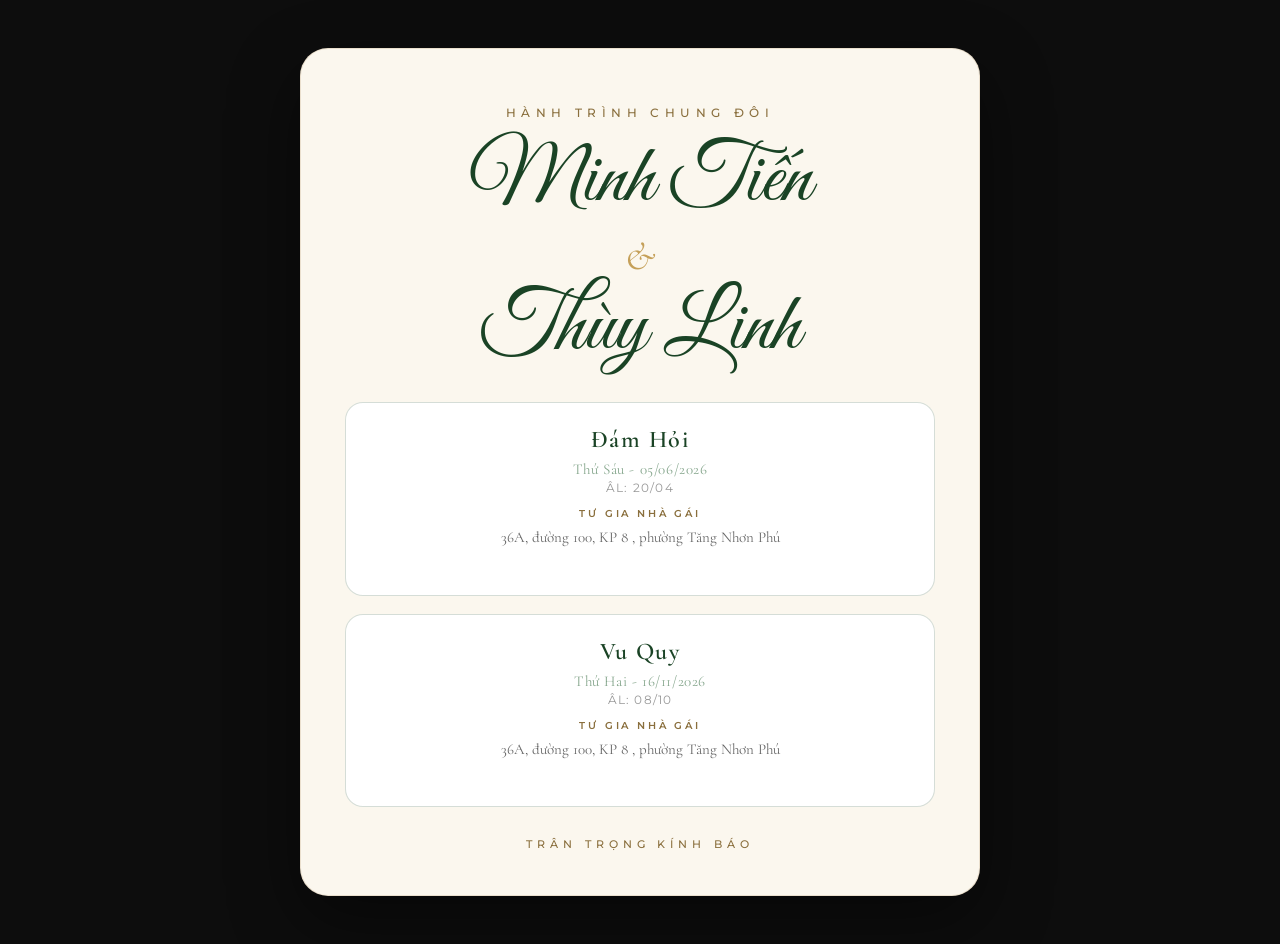
==== index.html @ c865b3b7 "update" ====
<!DOCTYPE html>
<html lang="vi">

<head>
    <meta charset="UTF-8" />
    <meta name="viewport" content="width=device-width, initial-scale=1.0" />
    <title>Thiệp cưới</title>

    <link rel="preconnect" href="https://fonts.googleapis.com">
    <link rel="preconnect" href="https://fonts.gstatic.com" crossorigin>
    <link
        href="https://fonts.googleapis.com/css2?family=Cormorant+Garamond:wght@300;400;500;600&family=Great+Vibes&family=Montserrat:wght@300;400;500;600&display=swap"
        rel="stylesheet">

    <link rel="stylesheet" href="styles.css">
</head>

<body class="landing-body">

    <!-- Dữ liệu dùng chung -->
    <script src="info.js"></script>

    <main class="landing-card">
        <p class="landing-eyebrow" data-bind="title"></p>

        <div class="landing-couple">
            <h1 class="landing-name script" data-bind="groom.name"></h1>
            <div class="landing-amp">&amp;</div>
            <h1 class="landing-name script" data-bind="bride.name"></h1>
        </div>

        <ul class="event-list" data-event-list></ul>

        <p class="landing-footer" data-bind="landing.footer"></p>
    </main>


    <!-- =============================================================
         SCRIPT: render danh sách sự kiện & bind label
         ============================================================= -->
    <script>
        (function () {
            const byPath = (obj, path) =>
                path.split(".").reduce((o, k) => (o == null ? undefined : o[k]), obj);

            document.title = info.pageTitle || document.title;

            /* Bind các text đơn */
            document.querySelectorAll("[data-bind]").forEach((el) => {
                const v = byPath(info, el.dataset.bind);
                if (v !== undefined && v !== null) el.textContent = String(v);
            });

            /* Render danh sách event */
            const list = document.querySelector("[data-event-list]");
            if (list && Array.isArray(info.events)) {
                list.innerHTML = info.events.map((ev, idx) => `
                    <li class="event-card-wrap" style="animation-delay:${0.2 + idx * 0.15}s">
                        <a class="event-card" href="thiep.html?event=${encodeURIComponent(ev.id)}">
                            <h2 class="event-name">${ev.name}</h2>
                            <p class="event-date">${ev.date || ""}</p>
                            <p class="event-date-al">${ev.date_al || ""}</p>
                            <p class="event-venue">${ev.venue || ""}</p>
                            <p class="event-address">${ev.address || ""}</p>
                            <span class="event-cta">Xem thiệp &rarr;</span>
                        </a>
                    </li>
                `).join("");
            }
        })();
    </script>

</body>

</html>
---- styles.css ----
/* =========================================================
   RESET & BASE
   ========================================================= */
* {
    box-sizing: border-box;
    margin: 0;
    padding: 0;
}

html,
body {
    min-height: 100%;
}

body {
    font-family: "Montserrat", "Helvetica Neue", Arial, sans-serif;
    color: #555;
    background: #0d0d0d url("assets/bg.png") center center / cover no-repeat fixed;
    min-height: 100vh;
    padding: 48px 24px;
    display: flex;
    align-items: center;
    justify-content: center;
}

/* =========================================================
   LAYOUT - 3 CARD
   ========================================================= */
.invitation {
    width: 100%;
    max-width: 1180px;
    display: grid;
    grid-template-columns: repeat(3, 1fr);
    gap: 32px;
}

.card {
    position: relative;
    background: #fbf7ee;
    padding: 56px 36px;
    min-height: 720px;
    display: flex;
    flex-direction: column;
    justify-content: center;
    align-items: center;
    text-align: center;
    color: #555;
    box-shadow: 0 20px 60px rgba(0, 0, 0, 0.35);
    border: 1px solid rgba(184, 153, 104, 0.25);
    transition: transform 0.5s ease, box-shadow 0.5s ease;
    opacity: 0;
    transform: translateY(24px);
    animation: fadeUp 1.2s ease forwards;
}

.card:nth-child(1) {
    animation-delay: 0.1s;
}

.card:nth-child(2) {
    animation-delay: 0.35s;
}

.card:nth-child(3) {
    animation-delay: 0.6s;
}

.card:hover {
    transform: translateY(-10px);
    box-shadow: 0 30px 80px rgba(0, 0, 0, 0.45);
}

.card::before {
    content: "";
    position: absolute;
    inset: 14px;
    border: 1px solid rgba(184, 153, 104, 0.4);
    pointer-events: none;
}

/* =========================================================
   TYPOGRAPHY
   ========================================================= */
.eyebrow {
    font-family: "Montserrat", sans-serif;
    font-size: 12px;
    font-weight: 500;
    letter-spacing: 0.45em;
    text-transform: uppercase;
    color: #8a6f3d;
}

.title {
    font-family: "Cormorant Garamond", "Times New Roman", serif;
    font-weight: 400;
    letter-spacing: 0.3em;
    text-transform: uppercase;
    color: #444;
}

.script {
    font-family: "Great Vibes", cursive;
    color: #3d3d3d;
    font-weight: 400;
    line-height: 1.1;
}

.muted {
    color: #888;
}

/* =========================================================
   DIVIDER
   ========================================================= */
.divider {
    width: 70%;
    height: 1px;
    background: rgba(184, 153, 104, 0.5);
    margin: 20px auto;
}

.divider-ornate {
    display: flex;
    align-items: center;
    justify-content: center;
    gap: 12px;
    margin: 22px auto;
    width: 80%;
}

.divider-ornate::before,
.divider-ornate::after {
    content: "";
    flex: 1;
    height: 1px;
    background: rgba(184, 153, 104, 0.5);
}

.divider-ornate span {
    color: #b89968;
    font-size: 10px;
    letter-spacing: 0.4em;
}

/* =========================================================
   CARD 1 — SAVE THE DATE
   ========================================================= */
.card--save .save-title {
    font-size: 26px;
    letter-spacing: 0.5em;
    margin-left: 0.5em;
}

.card--save .save-date {
    margin-top: 18px;
    font-family: "Cormorant Garamond", serif;
    font-size: 14px;
    letter-spacing: 0.35em;
    text-transform: uppercase;
    color: #8a6f3d;
}

.card--save .couple {
    margin: 34px 0 10px;
}

.card--save .couple .name {
    font-size: 78px;
    display: block;
}

.card--save .couple .amp {
    font-family: "Cormorant Garamond", serif;
    font-style: italic;
    font-size: 36px;
    color: #b89968;
    display: block;
    margin: 4px 0;
}

.card--save .invite-note {
    font-family: "Cormorant Garamond", serif;
    font-style: italic;
    font-size: 20px;
    color: #666;
    margin-top: 28px;
}

/* =========================================================
   CARD 2 — THÔNG TIN CHÍNH
   ========================================================= */
.families {
    display: grid;
    grid-template-columns: 1fr 1px 1fr;
    gap: 18px;
    width: 100%;
    align-items: start;
    margin-bottom: 10px;
}

.families .family {
    font-family: "Cormorant Garamond", serif;
    color: #555;
    font-size: 14px;
    line-height: 1.7;
}

.families .family .role {
    font-family: "Montserrat", sans-serif;
    font-size: 10px;
    letter-spacing: 0.35em;
    text-transform: uppercase;
    color: #8a6f3d;
    margin-bottom: 8px;
}

.families .family .parent-name {
    font-size: 16px;
    color: #444;
}

.families .vline {
    width: 1px;
    background: rgba(184, 153, 104, 0.45);
    justify-self: center;
    align-self: stretch;
}

.card--main .main-title {
    font-family: "Cormorant Garamond", serif;
    font-weight: 400;
    font-size: 18px;
    letter-spacing: 0.3em;
    text-transform: uppercase;
    color: #444;
}

.card--main .couple-main .name {
    font-size: 62px;
    display: block;
    line-height: 1;
}

.card--main .couple-main .amp {
    font-family: "Cormorant Garamond", serif;
    font-style: italic;
    font-size: 28px;
    color: #b89968;
    display: block;
    margin: 2px 0;
}

.date-block {
    display: grid;
    grid-template-columns: 1fr auto 1fr;
    align-items: center;
    gap: 18px;
    margin: 6px auto 0;
}

.date-block .side {
    font-family: "Cormorant Garamond", serif;
    font-size: 15px;
    letter-spacing: 0.25em;
    text-transform: uppercase;
    color: #666;
}

.date-block .side small {
    display: block;
    font-size: 11px;
    letter-spacing: 0.3em;
    color: #999;
    margin-top: 4px;
}

.date-block .day-big {
    font-family: "Cormorant Garamond", serif;
    font-weight: 500;
    font-size: 68px;
    line-height: 1;
    color: #3d3d3d;
    padding: 0 14px;
    border-left: 1px solid rgba(184, 153, 104, 0.5);
    border-right: 1px solid rgba(184, 153, 104, 0.5);
}

.weekday {
    font-family: "Montserrat", sans-serif;
    font-size: 11px;
    letter-spacing: 0.4em;
    text-transform: uppercase;
    color: #8a6f3d;
}

.venue {
    font-family: "Cormorant Garamond", serif;
    font-size: 15px;
    line-height: 1.6;
    color: #555;
}

.venue strong {
    font-weight: 500;
    color: #3d3d3d;
    letter-spacing: 0.08em;
}

/* =========================================================
   CARD 3 — TIỆC CƯỚI
   ========================================================= */
.card--party .welcome {
    font-family: "Cormorant Garamond", serif;
    font-style: italic;
    font-size: 22px;
    color: #666;
}

.card--party .venue-name {
    font-family: "Cormorant Garamond", serif;
    font-size: 30px;
    font-weight: 500;
    letter-spacing: 0.15em;
    text-transform: uppercase;
    color: #3d3d3d;
    line-height: 1.2;
}

.card--party .venue-address {
    font-family: "Cormorant Garamond", serif;
    font-size: 14px;
    color: #777;
    line-height: 1.6;
    max-width: 80%;
    margin: 0 auto;
}

.card--party .closing {
    font-family: "Cormorant Garamond", serif;
    font-style: italic;
    font-size: 16px;
    color: #777;
    line-height: 1.7;
    max-width: 85%;
    margin: 0 auto;
}

/* =========================================================
   SPACERS
   ========================================================= */
.spacer-sm {
    height: 14px;
}

.spacer-md {
    height: 24px;
}

.spacer-lg {
    height: 36px;
}

/* =========================================================
   ANIMATION
   ========================================================= */
@keyframes fadeUp {
    from {
        opacity: 0;
        transform: translateY(24px);
    }

    to {
        opacity: 1;
        transform: translateY(0);
    }
}

/* =========================================================
   BACK LINK (trang chi tiết)
   ========================================================= */
.back-link {
    position: fixed;
    top: 20px;
    left: 22px;
    z-index: 10;
    font-family: "Montserrat", sans-serif;
    font-size: 11px;
    letter-spacing: 0.35em;
    text-transform: uppercase;
    color: #fbf7ee;
    text-decoration: none;
    padding: 10px 18px;
    border: 1px solid rgba(251, 247, 238, 0.35);
    border-radius: 999px;
    background: rgba(0, 0, 0, 0.25);
    backdrop-filter: blur(6px);
    transition: all 0.3s ease;
}

.back-link:hover {
    background: rgba(251, 247, 238, 0.15);
    border-color: rgba(251, 247, 238, 0.7);
}

/* =========================================================
   LANDING PAGE — index.html
   ========================================================= */
.landing-card {
    width: 100%;
    max-width: 680px;
    background: #fbf7ee;
    border-radius: 28px;
    padding: 56px 44px 44px;
    box-shadow: 0 25px 70px rgba(0, 0, 0, 0.45);
    border: 1px solid rgba(184, 153, 104, 0.25);
    text-align: center;
    position: relative;
    opacity: 0;
    transform: translateY(24px);
    animation: fadeUp 1.1s ease forwards;
}

.landing-eyebrow {
    font-family: "Montserrat", sans-serif;
    font-size: 12px;
    font-weight: 500;
    letter-spacing: 0.45em;
    text-transform: uppercase;
    color: #8a6f3d;
    margin-bottom: 18px;
}

.landing-couple {
    margin: 10px 0 28px;
}

.landing-name {
    font-family: "Great Vibes", cursive;
    font-size: 84px;
    color: #1a4325;
    font-weight: 400;
    line-height: 1.05;
}

.landing-amp {
    font-family: "Cormorant Garamond", serif;
    font-style: italic;
    font-size: 40px;
    color: #c5a059;
    margin: 6px 0;
}

.event-list {
    list-style: none;
    display: grid;
    gap: 18px;
    margin: 22px 0 30px;
}

.event-card-wrap {
    opacity: 0;
    transform: translateY(18px);
    animation: fadeUp 0.9s ease forwards;
}

.event-card {
    display: block;
    text-decoration: none;
    background: #ffffff;
    border: 1px solid rgba(26, 67, 37, 0.18);
    border-radius: 18px;
    padding: 22px 26px;
    color: #555;
    text-align: center;
    position: relative;
    overflow: hidden;
    transition: transform 0.35s ease, box-shadow 0.35s ease, border-color 0.35s ease;
}

.event-card::after {
    content: "";
    position: absolute;
    inset: 0;
    background: linear-gradient(120deg, transparent 0%, rgba(197, 160, 89, 0.08) 50%, transparent 100%);
    opacity: 0;
    transition: opacity 0.4s ease;
    pointer-events: none;
}

.event-card:hover {
    transform: translateY(-4px);
    box-shadow: 0 14px 32px rgba(0, 0, 0, 0.18);
    border-color: rgba(197, 160, 89, 0.6);
}

.event-card:hover::after {
    opacity: 1;
}

.event-name {
    font-family: "Cormorant Garamond", serif;
    font-weight: 600;
    font-size: 24px;
    letter-spacing: 0.06em;
    color: #1a4325;
    margin-bottom: 6px;
}

.event-date {
    font-family: "Cormorant Garamond", serif;
    font-size: 15px;
    color: #84a58b;
    letter-spacing: 0.04em;
}

.event-date-al {
    font-family: "Montserrat", sans-serif;
    font-size: 12px;
    color: #999;
    letter-spacing: 0.1em;
    margin-top: 2px;
}

.event-venue {
    margin-top: 12px;
    font-family: "Montserrat", sans-serif;
    font-size: 10px;
    font-weight: 600;
    letter-spacing: 0.28em;
    text-transform: uppercase;
    color: #8a6f3d;
}

.event-address {
    margin-top: 6px;
    font-family: "Cormorant Garamond", serif;
    font-size: 15px;
    line-height: 1.5;
    color: #666;
}

.event-cta {
    display: inline-block;
    margin-top: 10px;
    font-family: "Montserrat", sans-serif;
    font-size: 10px;
    letter-spacing: 0.35em;
    text-transform: uppercase;
    color: #c5a059;
    opacity: 0;
    transform: translateY(6px);
    transition: opacity 0.35s ease, transform 0.35s ease;
}

.event-card:hover .event-cta {
    opacity: 1;
    transform: translateY(0);
}

.landing-footer {
    font-family: "Montserrat", sans-serif;
    font-size: 11px;
    font-weight: 500;
    letter-spacing: 0.45em;
    text-transform: uppercase;
    color: #8a6f3d;
    margin-top: 12px;
}

/* =========================================================
   RESPONSIVE
   ========================================================= */
@media (max-width: 960px) {
    body {
        padding: 28px 16px;
        background-attachment: scroll;
    }

    .invitation {
        grid-template-columns: 1fr;
        max-width: 460px;
        gap: 24px;
    }

    .card {
        min-height: auto;
        padding: 48px 28px;
    }

    .card--save .couple .name {
        font-size: 64px;
    }

    .card--main .couple-main .name {
        font-size: 54px;
    }

    .date-block .day-big {
        font-size: 58px;
    }

    .landing-card {
        padding: 44px 26px 30px;
        border-radius: 22px;
    }

    .landing-name {
        font-size: 64px;
    }

    .landing-amp {
        font-size: 32px;
    }

    .back-link {
        top: 12px;
        left: 12px;
        padding: 8px 14px;
        font-size: 10px;
    }
}
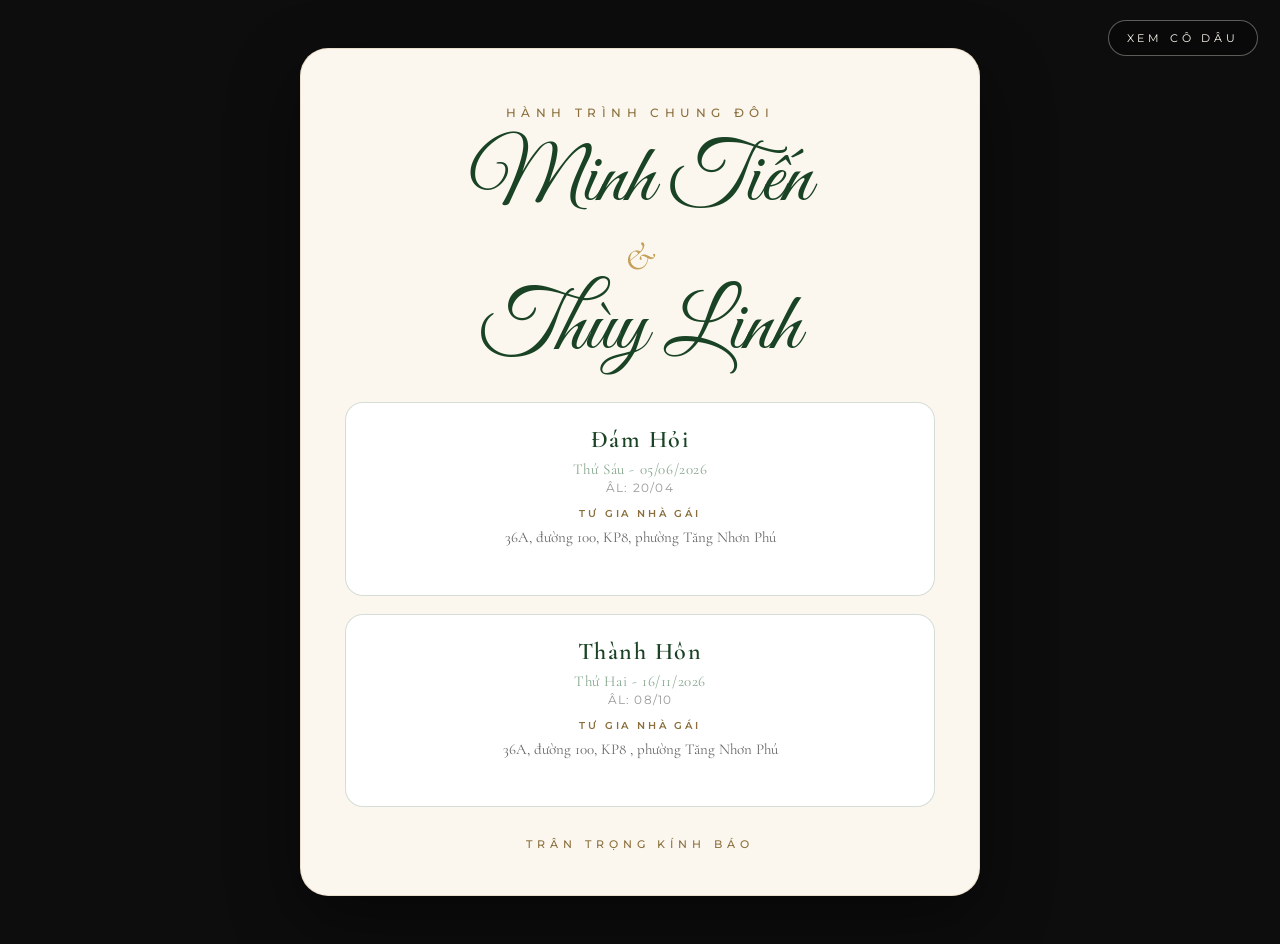
==== commit 6c1192e9: "fix" ====
--- a/index.html
+++ b/index.html
@@ -19,6 +19,7 @@
 
     <!-- Dữ liệu dùng chung -->
     <script src="info.js"></script>
+    <a href="#" class="side-switch" data-side-toggle aria-label="Chuyển phía hiển thị"></a>
 
     <main class="landing-card">
         <p class="landing-eyebrow" data-bind="title"></p>
@@ -40,10 +41,36 @@
          ============================================================= -->
     <script>
         (function () {
+            const params = new URLSearchParams(location.search);
             const byPath = (obj, path) =>
                 path.split(".").reduce((o, k) => (o == null ? undefined : o[k]), obj);
+            const defaultSide = info.defaultSide === "bride" ? "bride" : "groom";
+            const currentSide = params.get("side") === "bride"
+                ? "bride"
+                : (params.get("side") === "groom" ? "groom" : defaultSide);
+            const nextSide = currentSide === "groom" ? "bride" : "groom";
+            const getEventName = (event) =>
+                (event.nameBySide && event.nameBySide[currentSide]) || event.name || "";
+            const buildUrl = (path, updates = {}) => {
+                const nextParams = new URLSearchParams(location.search);
+                Object.entries(updates).forEach(([key, value]) => {
+                    if (value == null || value === "") nextParams.delete(key);
+                    else nextParams.set(key, value);
+                });
+                const query = nextParams.toString();
+                return query ? `${path}?${query}` : path;
+            };
 
             document.title = info.pageTitle || document.title;
+
+            const switchLink = document.querySelector("[data-side-toggle]");
+            if (switchLink) {
+                switchLink.href = buildUrl("index.html", { side: nextSide, event: null });
+                switchLink.textContent = nextSide === "groom" ? "Xem chú rể" : "Xem cô dâu";
+                switchLink.title = currentSide === "groom"
+                    ? "Đang xem phía chú rể"
+                    : "Đang xem phía cô dâu";
+            }
 
             /* Bind các text đơn */
             document.querySelectorAll("[data-bind]").forEach((el) => {
@@ -56,8 +83,8 @@
             if (list && Array.isArray(info.events)) {
                 list.innerHTML = info.events.map((ev, idx) => `
                     <li class="event-card-wrap" style="animation-delay:${0.2 + idx * 0.15}s">
-                        <a class="event-card" href="thiep.html?event=${encodeURIComponent(ev.id)}">
-                            <h2 class="event-name">${ev.name}</h2>
+                        <a class="event-card" href="${buildUrl("thiep.html", { event: ev.id, side: currentSide })}">
+                            <h2 class="event-name">${getEventName(ev)}</h2>
                             <p class="event-date">${ev.date || ""}</p>
                             <p class="event-date-al">${ev.date_al || ""}</p>
                             <p class="event-venue">${ev.venue || ""}</p>
--- a/styles.css
+++ b/styles.css
@@ -215,7 +215,7 @@
 }
 
 .families .family .parent-name {
-    font-size: 16px;
+    font-size: 15px;
     color: #444;
 }
 
@@ -378,10 +378,10 @@
 /* =========================================================
    BACK LINK (trang chi tiết)
    ========================================================= */
-.back-link {
+.back-link,
+.side-switch {
     position: fixed;
     top: 20px;
-    left: 22px;
     z-index: 10;
     font-family: "Montserrat", sans-serif;
     font-size: 11px;
@@ -397,7 +397,16 @@
     transition: all 0.3s ease;
 }
 
-.back-link:hover {
+.back-link {
+    left: 22px;
+}
+
+.side-switch {
+    right: 22px;
+}
+
+.back-link:hover,
+.side-switch:hover {
     background: rgba(251, 247, 238, 0.15);
     border-color: rgba(251, 247, 238, 0.7);
 }
@@ -612,10 +621,18 @@
         font-size: 32px;
     }
 
-    .back-link {
+    .back-link,
+    .side-switch {
         top: 12px;
-        left: 12px;
         padding: 8px 14px;
         font-size: 10px;
     }
-}
+
+    .back-link {
+        left: 12px;
+    }
+
+    .side-switch {
+        right: 12px;
+    }
+}
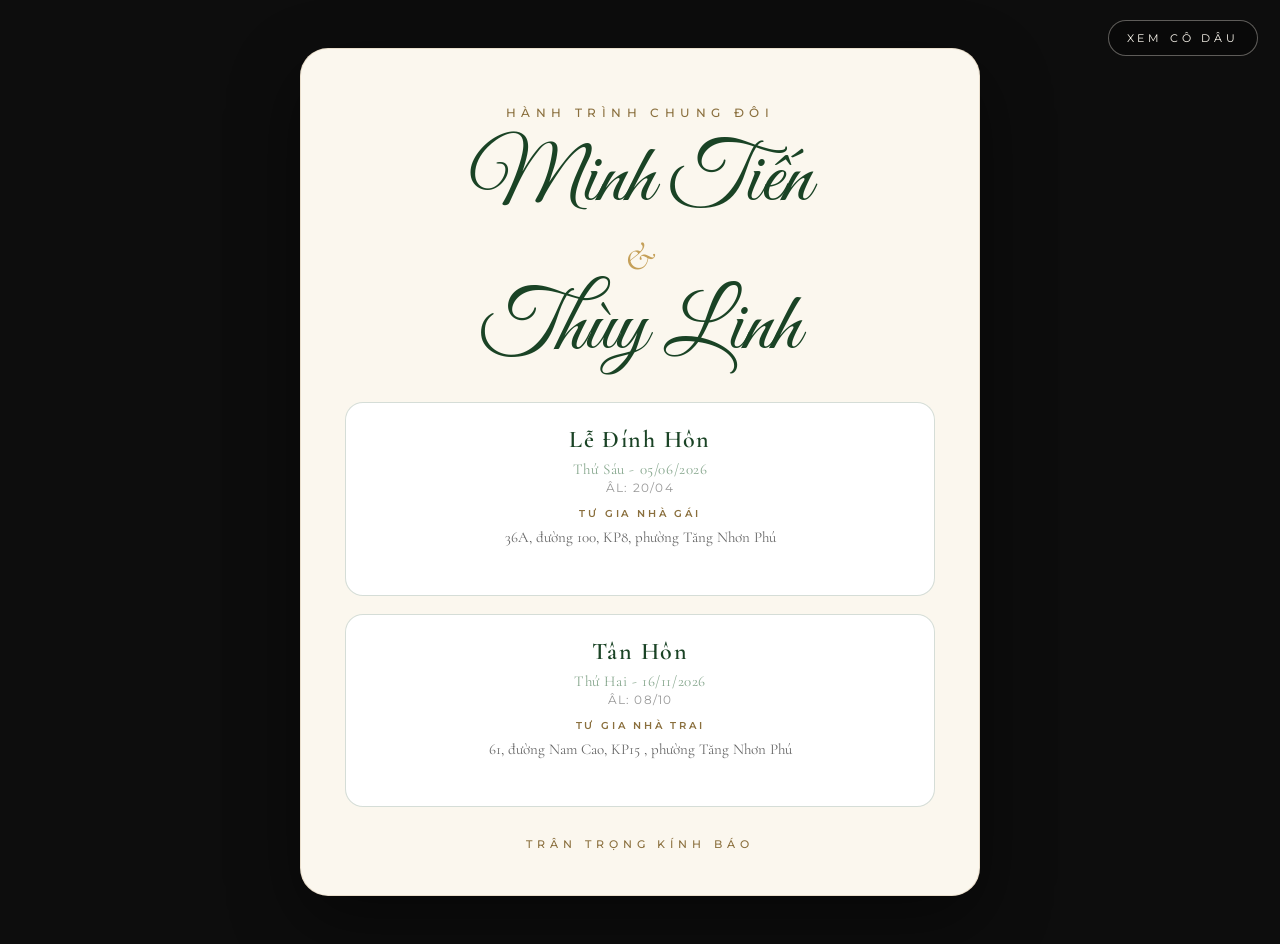
==== commit 05ad0d91: "fix title" ====
--- a/index.html
+++ b/index.html
@@ -5,12 +5,6 @@
     <meta charset="UTF-8" />
     <meta name="viewport" content="width=device-width, initial-scale=1.0" />
     <title>Thiệp cưới</title>
-
-    <link rel="preconnect" href="https://fonts.googleapis.com">
-    <link rel="preconnect" href="https://fonts.gstatic.com" crossorigin>
-    <link
-        href="https://fonts.googleapis.com/css2?family=Cormorant+Garamond:wght@300;400;500;600&family=Great+Vibes&family=Montserrat:wght@300;400;500;600&display=swap"
-        rel="stylesheet">
 
     <link rel="stylesheet" href="styles.css">
 </head>
@@ -49,8 +43,19 @@
                 ? "bride"
                 : (params.get("side") === "groom" ? "groom" : defaultSide);
             const nextSide = currentSide === "groom" ? "bride" : "groom";
-            const getEventName = (event) =>
-                (event.nameBySide && event.nameBySide[currentSide]) || event.name || "";
+            const getSideDetails = (event) =>
+                (event.detailsBySide && event.detailsBySide[currentSide]) || {};
+            const getEventValue = (event, key) => {
+                const sideDetails = getSideDetails(event);
+                return sideDetails[key] ?? event[key] ?? "";
+            };
+            const getEventName = (event) => {
+                const sideDetails = getSideDetails(event);
+                return sideDetails.name
+                    || (event.nameBySide && event.nameBySide[currentSide])
+                    || event.name
+                    || "";
+            };
             const buildUrl = (path, updates = {}) => {
                 const nextParams = new URLSearchParams(location.search);
                 Object.entries(updates).forEach(([key, value]) => {
@@ -85,10 +90,10 @@
                     <li class="event-card-wrap" style="animation-delay:${0.2 + idx * 0.15}s">
                         <a class="event-card" href="${buildUrl("thiep.html", { event: ev.id, side: currentSide })}">
                             <h2 class="event-name">${getEventName(ev)}</h2>
-                            <p class="event-date">${ev.date || ""}</p>
-                            <p class="event-date-al">${ev.date_al || ""}</p>
-                            <p class="event-venue">${ev.venue || ""}</p>
-                            <p class="event-address">${ev.address || ""}</p>
+                            <p class="event-date">${getEventValue(ev, "date")}</p>
+                            <p class="event-date-al">${getEventValue(ev, "date_al")}</p>
+                            <p class="event-venue">${getEventValue(ev, "venue")}</p>
+                            <p class="event-address">${getEventValue(ev, "address")}</p>
                             <span class="event-cta">Xem thiệp &rarr;</span>
                         </a>
                     </li>
--- a/styles.css
+++ b/styles.css
@@ -1,3 +1,16 @@
+@import url("https://fonts.googleapis.com/css2?family=Cormorant+Garamond:wght@300;400;500;600&family=Great+Vibes&family=Montserrat:wght@300;400;500;600&display=swap");
+
+/* =========================================================
+   FONT SETTINGS
+   Doi font tai day de ap dung cho toan bo thiep.
+   Neu dung font Google moi, doi luon dong @import phia tren.
+   ========================================================= */
+:root {
+    --font-body: "Montserrat", "Helvetica Neue", Arial, sans-serif;
+    --font-serif: "Cormorant Garamond", "Times New Roman", serif;
+    --font-script: "Great Vibes", cursive;
+}
+
 /* =========================================================
    RESET & BASE
    ========================================================= */
@@ -13,7 +26,7 @@
 }
 
 body {
-    font-family: "Montserrat", "Helvetica Neue", Arial, sans-serif;
+    font-family: var(--font-body);
     color: #555;
     background: #0d0d0d url("assets/bg.png") center center / cover no-repeat fixed;
     min-height: 100vh;
@@ -82,7 +95,7 @@
    TYPOGRAPHY
    ========================================================= */
 .eyebrow {
-    font-family: "Montserrat", sans-serif;
+    font-family: var(--font-body);
     font-size: 12px;
     font-weight: 500;
     letter-spacing: 0.45em;
@@ -91,7 +104,7 @@
 }
 
 .title {
-    font-family: "Cormorant Garamond", "Times New Roman", serif;
+    font-family: var(--font-serif);
     font-weight: 400;
     letter-spacing: 0.3em;
     text-transform: uppercase;
@@ -99,7 +112,7 @@
 }
 
 .script {
-    font-family: "Great Vibes", cursive;
+    font-family: var(--font-script);
     color: #3d3d3d;
     font-weight: 400;
     line-height: 1.1;
@@ -153,7 +166,7 @@
 
 .card--save .save-date {
     margin-top: 18px;
-    font-family: "Cormorant Garamond", serif;
+    font-family: var(--font-serif);
     font-size: 14px;
     letter-spacing: 0.35em;
     text-transform: uppercase;
@@ -170,7 +183,7 @@
 }
 
 .card--save .couple .amp {
-    font-family: "Cormorant Garamond", serif;
+    font-family: var(--font-serif);
     font-style: italic;
     font-size: 36px;
     color: #b89968;
@@ -179,7 +192,7 @@
 }
 
 .card--save .invite-note {
-    font-family: "Cormorant Garamond", serif;
+    font-family: var(--font-serif);
     font-style: italic;
     font-size: 20px;
     color: #666;
@@ -199,14 +212,14 @@
 }
 
 .families .family {
-    font-family: "Cormorant Garamond", serif;
+    font-family: var(--font-serif);
     color: #555;
     font-size: 14px;
     line-height: 1.7;
 }
 
 .families .family .role {
-    font-family: "Montserrat", sans-serif;
+    font-family: var(--font-body);
     font-size: 10px;
     letter-spacing: 0.35em;
     text-transform: uppercase;
@@ -227,7 +240,7 @@
 }
 
 .card--main .main-title {
-    font-family: "Cormorant Garamond", serif;
+    font-family: var(--font-serif);
     font-weight: 400;
     font-size: 18px;
     letter-spacing: 0.3em;
@@ -242,7 +255,7 @@
 }
 
 .card--main .couple-main .amp {
-    font-family: "Cormorant Garamond", serif;
+    font-family: var(--font-serif);
     font-style: italic;
     font-size: 28px;
     color: #b89968;
@@ -259,7 +272,7 @@
 }
 
 .date-block .side {
-    font-family: "Cormorant Garamond", serif;
+    font-family: var(--font-serif);
     font-size: 15px;
     letter-spacing: 0.25em;
     text-transform: uppercase;
@@ -275,7 +288,7 @@
 }
 
 .date-block .day-big {
-    font-family: "Cormorant Garamond", serif;
+    font-family: var(--font-serif);
     font-weight: 500;
     font-size: 68px;
     line-height: 1;
@@ -286,7 +299,7 @@
 }
 
 .weekday {
-    font-family: "Montserrat", sans-serif;
+    font-family: var(--font-body);
     font-size: 11px;
     letter-spacing: 0.4em;
     text-transform: uppercase;
@@ -294,7 +307,7 @@
 }
 
 .venue {
-    font-family: "Cormorant Garamond", serif;
+    font-family: var(--font-serif);
     font-size: 15px;
     line-height: 1.6;
     color: #555;
@@ -310,14 +323,14 @@
    CARD 3 — TIỆC CƯỚI
    ========================================================= */
 .card--party .welcome {
-    font-family: "Cormorant Garamond", serif;
+    font-family: var(--font-serif);
     font-style: italic;
     font-size: 22px;
     color: #666;
 }
 
 .card--party .venue-name {
-    font-family: "Cormorant Garamond", serif;
+    font-family: var(--font-serif);
     font-size: 30px;
     font-weight: 500;
     letter-spacing: 0.15em;
@@ -327,7 +340,7 @@
 }
 
 .card--party .venue-address {
-    font-family: "Cormorant Garamond", serif;
+    font-family: var(--font-serif);
     font-size: 14px;
     color: #777;
     line-height: 1.6;
@@ -336,7 +349,7 @@
 }
 
 .card--party .closing {
-    font-family: "Cormorant Garamond", serif;
+    font-family: var(--font-serif);
     font-style: italic;
     font-size: 16px;
     color: #777;
@@ -383,7 +396,7 @@
     position: fixed;
     top: 20px;
     z-index: 10;
-    font-family: "Montserrat", sans-serif;
+    font-family: var(--font-body);
     font-size: 11px;
     letter-spacing: 0.35em;
     text-transform: uppercase;
@@ -430,7 +443,7 @@
 }
 
 .landing-eyebrow {
-    font-family: "Montserrat", sans-serif;
+    font-family: var(--font-body);
     font-size: 12px;
     font-weight: 500;
     letter-spacing: 0.45em;
@@ -444,7 +457,7 @@
 }
 
 .landing-name {
-    font-family: "Great Vibes", cursive;
+    font-family: var(--font-script);
     font-size: 84px;
     color: #1a4325;
     font-weight: 400;
@@ -452,7 +465,7 @@
 }
 
 .landing-amp {
-    font-family: "Cormorant Garamond", serif;
+    font-family: var(--font-serif);
     font-style: italic;
     font-size: 40px;
     color: #c5a059;
@@ -507,7 +520,7 @@
 }
 
 .event-name {
-    font-family: "Cormorant Garamond", serif;
+    font-family: var(--font-serif);
     font-weight: 600;
     font-size: 24px;
     letter-spacing: 0.06em;
@@ -516,14 +529,14 @@
 }
 
 .event-date {
-    font-family: "Cormorant Garamond", serif;
+    font-family: var(--font-serif);
     font-size: 15px;
     color: #84a58b;
     letter-spacing: 0.04em;
 }
 
 .event-date-al {
-    font-family: "Montserrat", sans-serif;
+    font-family: var(--font-body);
     font-size: 12px;
     color: #999;
     letter-spacing: 0.1em;
@@ -532,7 +545,7 @@
 
 .event-venue {
     margin-top: 12px;
-    font-family: "Montserrat", sans-serif;
+    font-family: var(--font-body);
     font-size: 10px;
     font-weight: 600;
     letter-spacing: 0.28em;
@@ -542,7 +555,7 @@
 
 .event-address {
     margin-top: 6px;
-    font-family: "Cormorant Garamond", serif;
+    font-family: var(--font-serif);
     font-size: 15px;
     line-height: 1.5;
     color: #666;
@@ -551,7 +564,7 @@
 .event-cta {
     display: inline-block;
     margin-top: 10px;
-    font-family: "Montserrat", sans-serif;
+    font-family: var(--font-body);
     font-size: 10px;
     letter-spacing: 0.35em;
     text-transform: uppercase;
@@ -567,7 +580,7 @@
 }
 
 .landing-footer {
-    font-family: "Montserrat", sans-serif;
+    font-family: var(--font-body);
     font-size: 11px;
     font-weight: 500;
     letter-spacing: 0.45em;
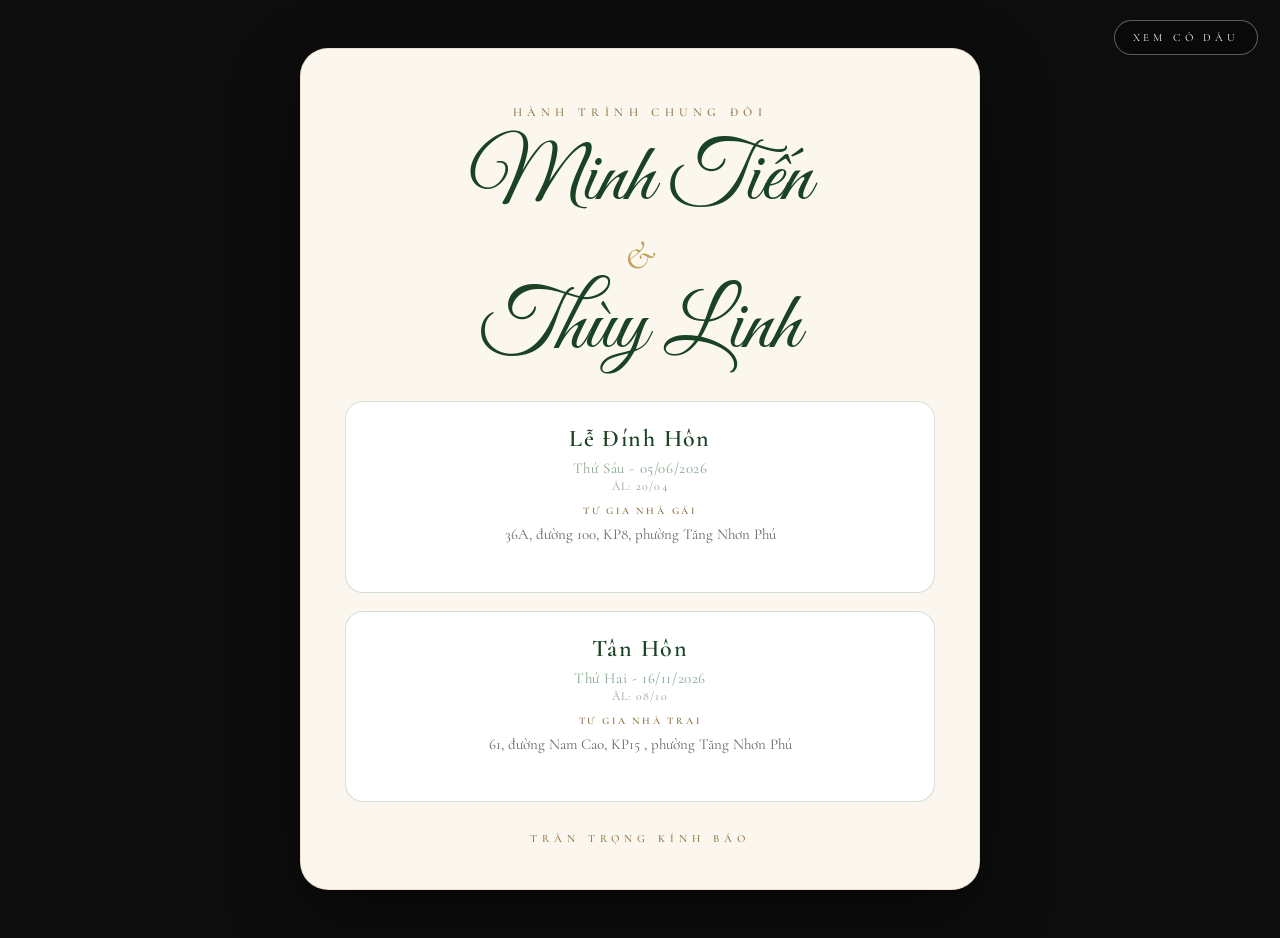
==== commit 8a748dde: "fix" ====
--- a/index.html
+++ b/index.html
@@ -6,6 +6,8 @@
     <meta name="viewport" content="width=device-width, initial-scale=1.0" />
     <title>Thiệp cưới</title>
 
+    <link rel="icon" type="image/png" href="assets/marriage.png">
+    <link rel="apple-touch-icon" href="assets/marriage.png">
     <link rel="stylesheet" href="styles.css">
 </head>
 
--- a/styles.css
+++ b/styles.css
@@ -1,16 +1,18 @@
-@import url("https://fonts.googleapis.com/css2?family=Cormorant+Garamond:wght@300;400;500;600&family=Great+Vibes&family=Montserrat:wght@300;400;500;600&display=swap");
+@import url("https://fonts.googleapis.com/css2?family=Be+Vietnam+Pro:wght@300;400;500;600&family=Cormorant+Garamond:wght@300;400;500;600&family=Great+Vibes&family=Montserrat:wght@300;400;500;600&display=swap");
 
 /* =========================================================
    FONT SETTINGS
    Doi font tai day de ap dung cho toan bo thiep.
    Neu dung font Google moi, doi luon dong @import phia tren.
    ========================================================= */
-:root {
-    --font-body: "Montserrat", "Helvetica Neue", Arial, sans-serif;
+   :root {
+    --font-body: "Cormorant Garamond", "Times New Roman", serif;
     --font-serif: "Cormorant Garamond", "Times New Roman", serif;
     --font-script: "Great Vibes", cursive;
-}
-
+
+    --font-date: "Cormorant Garamond", "Times New Roman", serif;
+    --font-address: "Cormorant Garamond", "Times New Roman", serif;
+}
 /* =========================================================
    RESET & BASE
    ========================================================= */
@@ -166,7 +168,7 @@
 
 .card--save .save-date {
     margin-top: 18px;
-    font-family: var(--font-serif);
+    font-family: var(--font-date);
     font-size: 14px;
     letter-spacing: 0.35em;
     text-transform: uppercase;
@@ -272,7 +274,7 @@
 }
 
 .date-block .side {
-    font-family: var(--font-serif);
+    font-family: var(--font-date);
     font-size: 15px;
     letter-spacing: 0.25em;
     text-transform: uppercase;
@@ -288,7 +290,7 @@
 }
 
 .date-block .day-big {
-    font-family: var(--font-serif);
+    font-family: var(--font-date);
     font-weight: 500;
     font-size: 68px;
     line-height: 1;
@@ -299,7 +301,7 @@
 }
 
 .weekday {
-    font-family: var(--font-body);
+    font-family: var(--font-date);
     font-size: 11px;
     letter-spacing: 0.4em;
     text-transform: uppercase;
@@ -307,7 +309,7 @@
 }
 
 .venue {
-    font-family: var(--font-serif);
+    font-family: var(--font-address);
     font-size: 15px;
     line-height: 1.6;
     color: #555;
@@ -340,7 +342,7 @@
 }
 
 .card--party .venue-address {
-    font-family: var(--font-serif);
+    font-family: var(--font-address);
     font-size: 14px;
     color: #777;
     line-height: 1.6;
@@ -529,14 +531,14 @@
 }
 
 .event-date {
-    font-family: var(--font-serif);
+    font-family: var(--font-date);
     font-size: 15px;
     color: #84a58b;
     letter-spacing: 0.04em;
 }
 
 .event-date-al {
-    font-family: var(--font-body);
+    font-family: var(--font-date);
     font-size: 12px;
     color: #999;
     letter-spacing: 0.1em;
@@ -555,7 +557,7 @@
 
 .event-address {
     margin-top: 6px;
-    font-family: var(--font-serif);
+    font-family: var(--font-address);
     font-size: 15px;
     line-height: 1.5;
     color: #666;
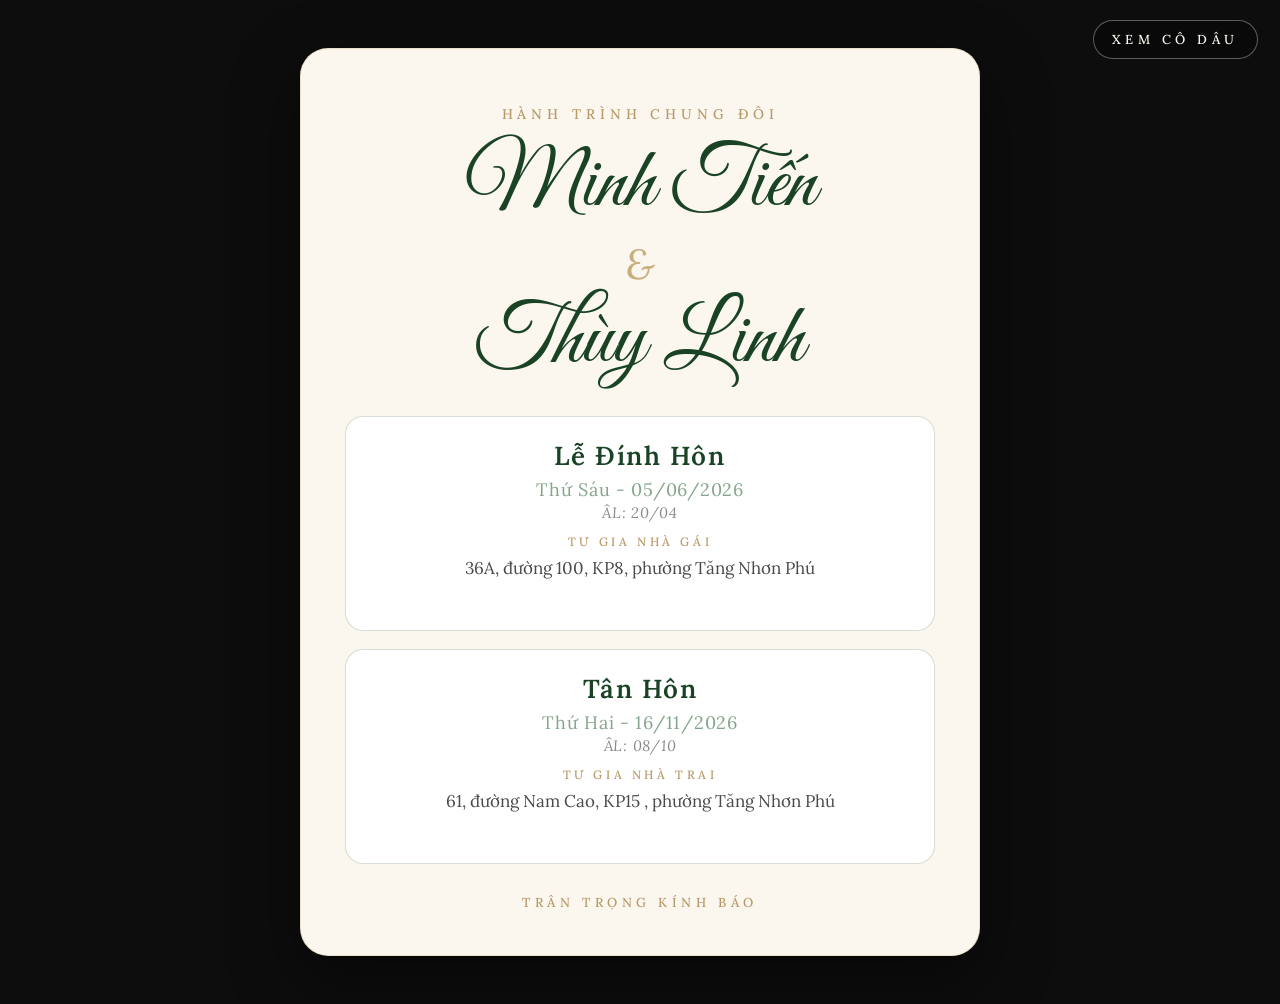
==== commit e0901bdb: "update" ====
--- a/index.html
+++ b/index.html
@@ -15,6 +15,7 @@
 
     <!-- Dữ liệu dùng chung -->
     <script src="info.js"></script>
+    <script src="transitions.js"></script>
     <a href="#" class="side-switch" data-side-toggle aria-label="Chuyển phía hiển thị"></a>
 
     <main class="landing-card">
@@ -89,7 +90,7 @@
             const list = document.querySelector("[data-event-list]");
             if (list && Array.isArray(info.events)) {
                 list.innerHTML = info.events.map((ev, idx) => `
-                    <li class="event-card-wrap" style="animation-delay:${0.2 + idx * 0.15}s">
+                    <li class="event-card-wrap" style="animation-delay:${0.1 + idx * 0.08}s">
                         <a class="event-card" href="${buildUrl("thiep.html", { event: ev.id, side: currentSide })}">
                             <h2 class="event-name">${getEventName(ev)}</h2>
                             <p class="event-date">${getEventValue(ev, "date")}</p>
--- a/styles.css
+++ b/styles.css
@@ -1,18 +1,30 @@
-@import url("https://fonts.googleapis.com/css2?family=Be+Vietnam+Pro:wght@300;400;500;600&family=Cormorant+Garamond:wght@300;400;500;600&family=Great+Vibes&family=Montserrat:wght@300;400;500;600&display=swap");
+@import url("https://fonts.googleapis.com/css2?family=Lora:ital,wght@0,400;0,500;0,600;0,700;1,400;1,500;1,600&family=Great+Vibes&display=swap");
 
 /* =========================================================
    FONT SETTINGS
-   Doi font tai day de ap dung cho toan bo thiep.
-   Neu dung font Google moi, doi luon dong @import phia tren.
-   ========================================================= */
-   :root {
-    --font-body: "Cormorant Garamond", "Times New Roman", serif;
-    --font-serif: "Cormorant Garamond", "Times New Roman", serif;
-    --font-script: "Great Vibes", cursive;
-
-    --font-date: "Cormorant Garamond", "Times New Roman", serif;
-    --font-address: "Cormorant Garamond", "Times New Roman", serif;
-}
+     • --font-serif  : Lora — full vietnamese subset, render
+                       chuẩn các dấu chồng (ậ, ế, ễ, ự, ẫ, ợ…).
+     • --font-script : Great Vibes — calligraphy thanh thoát.
+                       Lưu ý: Great Vibes không có vietnamese
+                       subset chính thức, vài ký tự dấu chồng
+                       sẽ fallback sang font cursive hệ thống.
+   ========================================================= */
+:root {
+    --font-serif: "Lora", "Times New Roman", serif;
+    --font-script: "Great Vibes", "Brush Script MT", cursive;
+
+    --color-text: #4a4a4a;
+    --color-heading: #2f2f2f;
+    --color-muted: #8a8a8a;
+    --color-gold: #b89968;
+    --color-gold-soft: #c9ad7b;
+    --color-paper: #fbf7ee;
+    --color-line: rgba(184, 153, 104, 0.45);
+
+    --ease-out-expo: cubic-bezier(0.22, 1, 0.36, 1);
+    --ease-in-out-quart: cubic-bezier(0.76, 0, 0.24, 1);
+}
+
 /* =========================================================
    RESET & BASE
    ========================================================= */
@@ -27,15 +39,88 @@
     min-height: 100%;
 }
 
+html {
+    background: #0d0d0d url("assets/bg.png") center center / cover no-repeat fixed;
+}
+
 body {
-    font-family: var(--font-body);
-    color: #555;
-    background: #0d0d0d url("assets/bg.png") center center / cover no-repeat fixed;
+    font-family: var(--font-serif);
+    font-weight: 400;
+    color: var(--color-text);
     min-height: 100vh;
     padding: 48px 24px;
     display: flex;
     align-items: center;
     justify-content: center;
+    -webkit-font-smoothing: antialiased;
+    -moz-osx-font-smoothing: grayscale;
+    text-rendering: optimizeLegibility;
+}
+
+/* =========================================================
+   PAGE TRANSITIONS
+   - Trình duyệt mới: View Transitions API native (chỉ opacity
+     + slight slide, KHÔNG blur — blur khiến lag)
+   - Trình duyệt cũ : transitions.js inject .page-curtain để
+     che khoảng trống giữa 2 trang → không thấy flash
+   ========================================================= */
+@view-transition {
+    navigation: auto;
+}
+
+::view-transition-old(root) {
+    animation: 0.35s ease-out both fadeOutSimple;
+}
+
+::view-transition-new(root) {
+    animation: 0.55s var(--ease-out-expo) both fadeInSimple;
+}
+
+@keyframes fadeOutSimple {
+    to { opacity: 0; }
+}
+
+@keyframes fadeInSimple {
+    from {
+        opacity: 0;
+        transform: translateY(10px);
+    }
+}
+
+/* === Curtain (fallback cho trình duyệt không có View Transitions) === */
+.page-curtain {
+    position: fixed;
+    inset: 0;
+    z-index: 9999;
+    background: #0d0d0d;
+    opacity: 1;
+    pointer-events: none;
+    transition: opacity 0.6s var(--ease-out-expo);
+    will-change: opacity;
+}
+
+.page-curtain.is-open {
+    opacity: 0;
+}
+
+.page-curtain.is-covering {
+    opacity: 1;
+    transition-duration: 0.32s;
+    transition-timing-function: var(--ease-in-out-quart);
+}
+
+@media (prefers-reduced-motion: reduce) {
+    ::view-transition-old(root),
+    ::view-transition-new(root),
+    .card,
+    .landing-card,
+    .event-card-wrap {
+        animation-duration: 0.001ms !important;
+        animation-delay: 0ms !important;
+    }
+    .page-curtain {
+        transition-duration: 0.001ms !important;
+    }
 }
 
 /* =========================================================
@@ -51,7 +136,7 @@
 
 .card {
     position: relative;
-    background: #fbf7ee;
+    background: var(--color-paper);
     padding: 56px 36px;
     min-height: 720px;
     display: flex;
@@ -59,26 +144,19 @@
     justify-content: center;
     align-items: center;
     text-align: center;
-    color: #555;
+    color: var(--color-text);
     box-shadow: 0 20px 60px rgba(0, 0, 0, 0.35);
     border: 1px solid rgba(184, 153, 104, 0.25);
     transition: transform 0.5s ease, box-shadow 0.5s ease;
     opacity: 0;
-    transform: translateY(24px);
-    animation: fadeUp 1.2s ease forwards;
-}
-
-.card:nth-child(1) {
-    animation-delay: 0.1s;
-}
-
-.card:nth-child(2) {
-    animation-delay: 0.35s;
-}
-
-.card:nth-child(3) {
-    animation-delay: 0.6s;
-}
+    transform: translateY(18px);
+    animation: fadeUp 0.7s var(--ease-out-expo) forwards;
+    will-change: opacity, transform;
+}
+
+.card:nth-child(1) { animation-delay: 0.05s; }
+.card:nth-child(2) { animation-delay: 0.15s; }
+.card:nth-child(3) { animation-delay: 0.25s; }
 
 .card:hover {
     transform: translateY(-10px);
@@ -94,34 +172,46 @@
 }
 
 /* =========================================================
-   TYPOGRAPHY
-   ========================================================= */
-.eyebrow {
-    font-family: var(--font-body);
-    font-size: 12px;
+   TYPOGRAPHY — hệ thống chung
+   ========================================================= */
+.eyebrow,
+.weekday,
+.families .family .role,
+.card--save .save-date,
+.event-venue,
+.event-cta,
+.landing-eyebrow,
+.landing-footer,
+.back-link,
+.side-switch,
+.divider-ornate span {
+    font-family: var(--font-serif);
     font-weight: 500;
-    letter-spacing: 0.45em;
     text-transform: uppercase;
-    color: #8a6f3d;
-}
+    letter-spacing: 0.35em;
+    color: var(--color-gold);
+}
+
+.eyebrow { font-size: 14px; }
+.weekday { font-size: 13px; }
 
 .title {
     font-family: var(--font-serif);
-    font-weight: 400;
+    font-weight: 500;
     letter-spacing: 0.3em;
     text-transform: uppercase;
-    color: #444;
+    color: var(--color-heading);
 }
 
 .script {
     font-family: var(--font-script);
-    color: #3d3d3d;
+    color: #1a4325;
     font-weight: 400;
     line-height: 1.1;
 }
 
 .muted {
-    color: #888;
+    color: var(--color-muted);
 }
 
 /* =========================================================
@@ -130,7 +220,7 @@
 .divider {
     width: 70%;
     height: 1px;
-    background: rgba(184, 153, 104, 0.5);
+    background: var(--color-line);
     margin: 20px auto;
 }
 
@@ -148,12 +238,11 @@
     content: "";
     flex: 1;
     height: 1px;
-    background: rgba(184, 153, 104, 0.5);
+    background: var(--color-line);
 }
 
 .divider-ornate span {
-    color: #b89968;
-    font-size: 10px;
+    font-size: 12px;
     letter-spacing: 0.4em;
 }
 
@@ -161,18 +250,15 @@
    CARD 1 — SAVE THE DATE
    ========================================================= */
 .card--save .save-title {
-    font-size: 26px;
+    font-size: 28px;
     letter-spacing: 0.5em;
     margin-left: 0.5em;
 }
 
 .card--save .save-date {
     margin-top: 18px;
-    font-family: var(--font-date);
-    font-size: 14px;
+    font-size: 15px;
     letter-spacing: 0.35em;
-    text-transform: uppercase;
-    color: #8a6f3d;
 }
 
 .card--save .couple {
@@ -180,15 +266,16 @@
 }
 
 .card--save .couple .name {
-    font-size: 78px;
+    font-size: 80px;
     display: block;
 }
 
 .card--save .couple .amp {
     font-family: var(--font-serif);
     font-style: italic;
-    font-size: 36px;
-    color: #b89968;
+    font-weight: 400;
+    font-size: 38px;
+    color: var(--color-gold);
     display: block;
     margin: 4px 0;
 }
@@ -196,8 +283,9 @@
 .card--save .invite-note {
     font-family: var(--font-serif);
     font-style: italic;
-    font-size: 20px;
-    color: #666;
+    font-weight: 400;
+    font-size: 22px;
+    color: var(--color-text);
     margin-top: 28px;
 }
 
@@ -215,43 +303,42 @@
 
 .families .family {
     font-family: var(--font-serif);
-    color: #555;
-    font-size: 14px;
+    font-weight: 400;
+    color: var(--color-text);
+    font-size: 17px;
     line-height: 1.7;
 }
 
 .families .family .role {
-    font-family: var(--font-body);
-    font-size: 10px;
+    font-size: 12px;
     letter-spacing: 0.35em;
-    text-transform: uppercase;
-    color: #8a6f3d;
     margin-bottom: 8px;
 }
 
 .families .family .parent-name {
-    font-size: 15px;
-    color: #444;
+    font-weight: 500;
+    font-size: 18px;
+    color: var(--color-heading);
 }
 
 .families .vline {
     width: 1px;
-    background: rgba(184, 153, 104, 0.45);
+    background: var(--color-line);
     justify-self: center;
     align-self: stretch;
 }
 
 .card--main .main-title {
     font-family: var(--font-serif);
-    font-weight: 400;
-    font-size: 18px;
+    font-weight: 500;
+    font-size: 20px;
     letter-spacing: 0.3em;
     text-transform: uppercase;
-    color: #444;
+    color: var(--color-heading);
 }
 
 .card--main .couple-main .name {
-    font-size: 62px;
+    font-size: 64px;
     display: block;
     line-height: 1;
 }
@@ -259,8 +346,9 @@
 .card--main .couple-main .amp {
     font-family: var(--font-serif);
     font-style: italic;
-    font-size: 28px;
-    color: #b89968;
+    font-weight: 400;
+    font-size: 30px;
+    color: var(--color-gold);
     display: block;
     margin: 2px 0;
 }
@@ -274,51 +362,46 @@
 }
 
 .date-block .side {
-    font-family: var(--font-date);
-    font-size: 15px;
+    font-family: var(--font-serif);
+    font-weight: 500;
+    font-size: 17px;
     letter-spacing: 0.25em;
     text-transform: uppercase;
-    color: #666;
+    color: var(--color-heading);
 }
 
 .date-block .side small {
     display: block;
-    font-size: 11px;
+    font-size: 13px;
+    font-weight: 400;
     letter-spacing: 0.3em;
-    color: #999;
+    color: var(--color-muted);
     margin-top: 4px;
 }
 
 .date-block .day-big {
-    font-family: var(--font-date);
+    font-family: var(--font-serif);
     font-weight: 500;
-    font-size: 68px;
+    font-size: 70px;
     line-height: 1;
-    color: #3d3d3d;
+    color: var(--color-heading);
     padding: 0 14px;
-    border-left: 1px solid rgba(184, 153, 104, 0.5);
-    border-right: 1px solid rgba(184, 153, 104, 0.5);
-}
-
-.weekday {
-    font-family: var(--font-date);
-    font-size: 11px;
-    letter-spacing: 0.4em;
-    text-transform: uppercase;
-    color: #8a6f3d;
+    border-left: 1px solid var(--color-line);
+    border-right: 1px solid var(--color-line);
 }
 
 .venue {
-    font-family: var(--font-address);
-    font-size: 15px;
-    line-height: 1.6;
-    color: #555;
+    font-family: var(--font-serif);
+    font-weight: 400;
+    font-size: 17px;
+    line-height: 1.7;
+    color: var(--color-text);
 }
 
 .venue strong {
-    font-weight: 500;
-    color: #3d3d3d;
-    letter-spacing: 0.08em;
+    font-weight: 600;
+    color: var(--color-heading);
+    letter-spacing: 0.06em;
 }
 
 /* =========================================================
@@ -327,25 +410,27 @@
 .card--party .welcome {
     font-family: var(--font-serif);
     font-style: italic;
-    font-size: 22px;
-    color: #666;
+    font-weight: 400;
+    font-size: 24px;
+    color: var(--color-text);
 }
 
 .card--party .venue-name {
     font-family: var(--font-serif);
     font-size: 30px;
-    font-weight: 500;
+    font-weight: 600;
     letter-spacing: 0.15em;
     text-transform: uppercase;
-    color: #3d3d3d;
+    color: var(--color-heading);
     line-height: 1.2;
 }
 
 .card--party .venue-address {
-    font-family: var(--font-address);
-    font-size: 14px;
-    color: #777;
-    line-height: 1.6;
+    font-family: var(--font-serif);
+    font-weight: 400;
+    font-size: 17px;
+    color: var(--color-text);
+    line-height: 1.7;
     max-width: 80%;
     margin: 0 auto;
 }
@@ -353,8 +438,9 @@
 .card--party .closing {
     font-family: var(--font-serif);
     font-style: italic;
-    font-size: 16px;
-    color: #777;
+    font-weight: 400;
+    font-size: 18px;
+    color: var(--color-text);
     line-height: 1.7;
     max-width: 85%;
     margin: 0 auto;
@@ -363,17 +449,9 @@
 /* =========================================================
    SPACERS
    ========================================================= */
-.spacer-sm {
-    height: 14px;
-}
-
-.spacer-md {
-    height: 24px;
-}
-
-.spacer-lg {
-    height: 36px;
-}
+.spacer-sm { height: 14px; }
+.spacer-md { height: 24px; }
+.spacer-lg { height: 36px; }
 
 /* =========================================================
    ANIMATION
@@ -381,7 +459,7 @@
 @keyframes fadeUp {
     from {
         opacity: 0;
-        transform: translateY(24px);
+        transform: translateY(18px);
     }
 
     to {
@@ -391,18 +469,16 @@
 }
 
 /* =========================================================
-   BACK LINK (trang chi tiết)
+   BACK LINK & SIDE SWITCH
    ========================================================= */
 .back-link,
 .side-switch {
     position: fixed;
     top: 20px;
     z-index: 10;
-    font-family: var(--font-body);
-    font-size: 11px;
+    font-size: 13px;
     letter-spacing: 0.35em;
-    text-transform: uppercase;
-    color: #fbf7ee;
+    color: var(--color-paper);
     text-decoration: none;
     padding: 10px 18px;
     border: 1px solid rgba(251, 247, 238, 0.35);
@@ -412,13 +488,8 @@
     transition: all 0.3s ease;
 }
 
-.back-link {
-    left: 22px;
-}
-
-.side-switch {
-    right: 22px;
-}
+.back-link { left: 22px; }
+.side-switch { right: 22px; }
 
 .back-link:hover,
 .side-switch:hover {
@@ -432,7 +503,7 @@
 .landing-card {
     width: 100%;
     max-width: 680px;
-    background: #fbf7ee;
+    background: var(--color-paper);
     border-radius: 28px;
     padding: 56px 44px 44px;
     box-shadow: 0 25px 70px rgba(0, 0, 0, 0.45);
@@ -440,17 +511,13 @@
     text-align: center;
     position: relative;
     opacity: 0;
-    transform: translateY(24px);
-    animation: fadeUp 1.1s ease forwards;
+    transform: translateY(18px);
+    animation: fadeUp 0.65s var(--ease-out-expo) 0.05s forwards;
+    will-change: opacity, transform;
 }
 
 .landing-eyebrow {
-    font-family: var(--font-body);
-    font-size: 12px;
-    font-weight: 500;
-    letter-spacing: 0.45em;
-    text-transform: uppercase;
-    color: #8a6f3d;
+    font-size: 14px;
     margin-bottom: 18px;
 }
 
@@ -460,7 +527,7 @@
 
 .landing-name {
     font-family: var(--font-script);
-    font-size: 84px;
+    font-size: 86px;
     color: #1a4325;
     font-weight: 400;
     line-height: 1.05;
@@ -469,8 +536,9 @@
 .landing-amp {
     font-family: var(--font-serif);
     font-style: italic;
-    font-size: 40px;
-    color: #c5a059;
+    font-weight: 400;
+    font-size: 42px;
+    color: var(--color-gold-soft);
     margin: 6px 0;
 }
 
@@ -483,8 +551,9 @@
 
 .event-card-wrap {
     opacity: 0;
-    transform: translateY(18px);
-    animation: fadeUp 0.9s ease forwards;
+    transform: translateY(14px);
+    animation: fadeUp 0.55s var(--ease-out-expo) forwards;
+    will-change: opacity, transform;
 }
 
 .event-card {
@@ -494,11 +563,11 @@
     border: 1px solid rgba(26, 67, 37, 0.18);
     border-radius: 18px;
     padding: 22px 26px;
-    color: #555;
+    color: var(--color-text);
     text-align: center;
     position: relative;
     overflow: hidden;
-    transition: transform 0.35s ease, box-shadow 0.35s ease, border-color 0.35s ease;
+    transition: transform 0.4s var(--ease-out-expo), box-shadow 0.4s var(--ease-out-expo), border-color 0.4s ease;
 }
 
 .event-card::after {
@@ -524,53 +593,51 @@
 .event-name {
     font-family: var(--font-serif);
     font-weight: 600;
-    font-size: 24px;
+    font-size: 26px;
     letter-spacing: 0.06em;
     color: #1a4325;
     margin-bottom: 6px;
 }
 
 .event-date {
-    font-family: var(--font-date);
-    font-size: 15px;
+    font-family: var(--font-serif);
+    font-weight: 400;
+    font-size: 18px;
     color: #84a58b;
     letter-spacing: 0.04em;
 }
 
 .event-date-al {
-    font-family: var(--font-date);
-    font-size: 12px;
-    color: #999;
-    letter-spacing: 0.1em;
+    font-family: var(--font-serif);
+    font-style: italic;
+    font-weight: 400;
+    font-size: 15px;
+    color: var(--color-muted);
+    letter-spacing: 0.05em;
     margin-top: 2px;
 }
 
 .event-venue {
     margin-top: 12px;
-    font-family: var(--font-body);
-    font-size: 10px;
-    font-weight: 600;
-    letter-spacing: 0.28em;
-    text-transform: uppercase;
-    color: #8a6f3d;
+    font-size: 12px;
+    letter-spacing: 0.3em;
 }
 
 .event-address {
     margin-top: 6px;
-    font-family: var(--font-address);
-    font-size: 15px;
-    line-height: 1.5;
-    color: #666;
+    font-family: var(--font-serif);
+    font-weight: 400;
+    font-size: 17px;
+    line-height: 1.6;
+    color: var(--color-text);
 }
 
 .event-cta {
     display: inline-block;
     margin-top: 10px;
-    font-family: var(--font-body);
-    font-size: 10px;
+    font-size: 12px;
     letter-spacing: 0.35em;
-    text-transform: uppercase;
-    color: #c5a059;
+    color: var(--color-gold-soft);
     opacity: 0;
     transform: translateY(6px);
     transition: opacity 0.35s ease, transform 0.35s ease;
@@ -582,12 +649,7 @@
 }
 
 .landing-footer {
-    font-family: var(--font-body);
-    font-size: 11px;
-    font-weight: 500;
-    letter-spacing: 0.45em;
-    text-transform: uppercase;
-    color: #8a6f3d;
+    font-size: 13px;
     margin-top: 12px;
 }
 
@@ -612,15 +674,15 @@
     }
 
     .card--save .couple .name {
-        font-size: 64px;
+        font-size: 66px;
     }
 
     .card--main .couple-main .name {
-        font-size: 54px;
+        font-size: 56px;
     }
 
     .date-block .day-big {
-        font-size: 58px;
+        font-size: 60px;
     }
 
     .landing-card {
@@ -629,25 +691,20 @@
     }
 
     .landing-name {
-        font-size: 64px;
+        font-size: 66px;
     }
 
     .landing-amp {
-        font-size: 32px;
+        font-size: 34px;
     }
 
     .back-link,
     .side-switch {
         top: 12px;
         padding: 8px 14px;
-        font-size: 10px;
-    }
-
-    .back-link {
-        left: 12px;
-    }
-
-    .side-switch {
-        right: 12px;
-    }
-}
+        font-size: 12px;
+    }
+
+    .back-link { left: 12px; }
+    .side-switch { right: 12px; }
+}
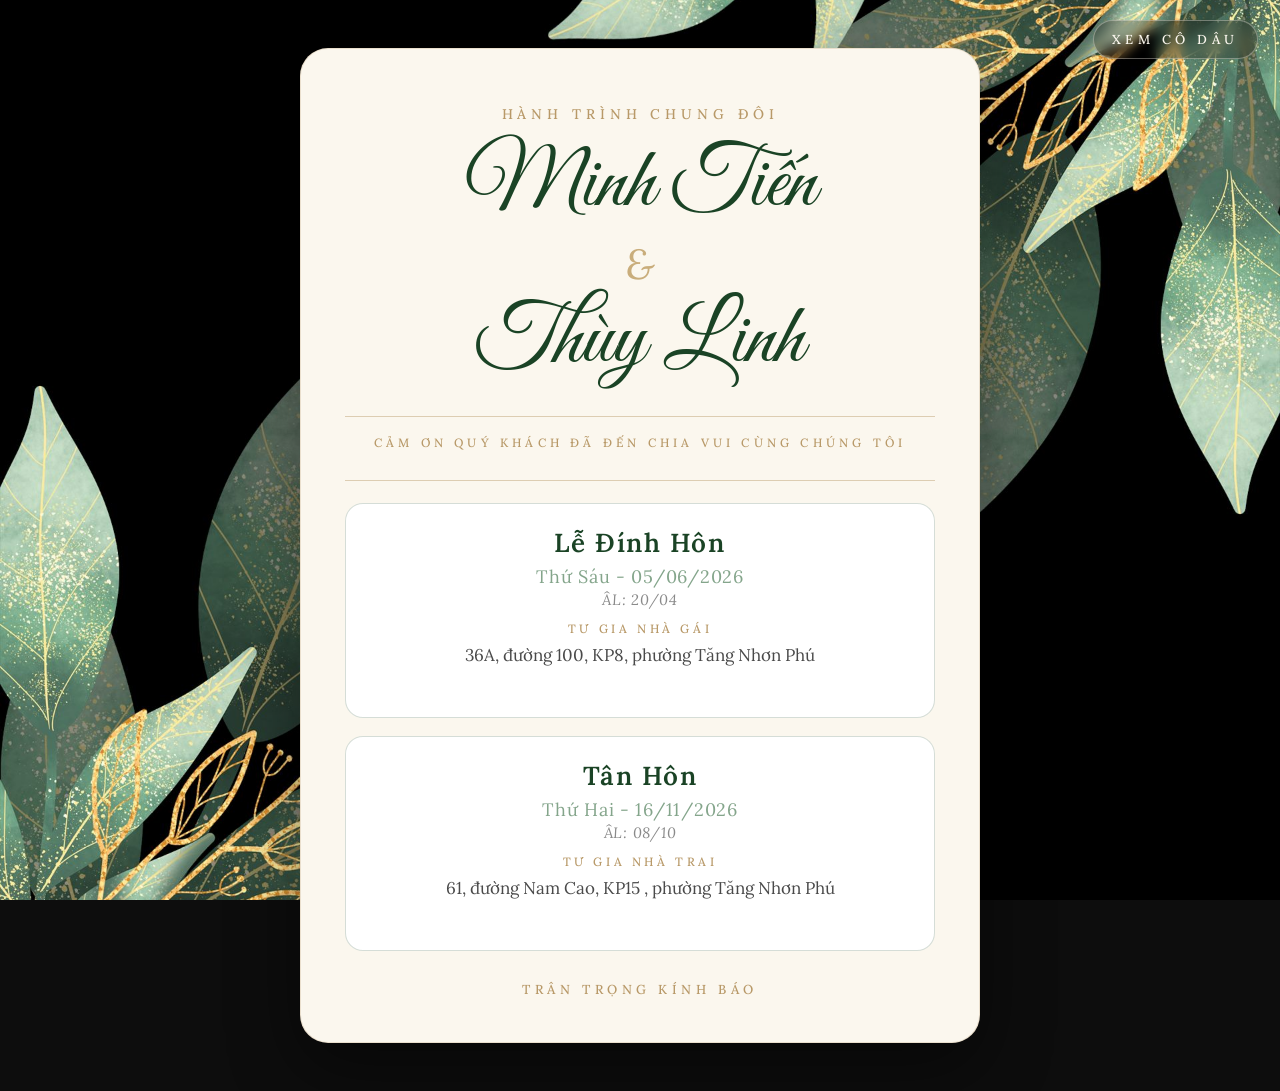
==== commit ed87f13a: "update UI" ====
--- a/index.html
+++ b/index.html
@@ -8,14 +8,18 @@
 
     <link rel="icon" type="image/png" href="assets/marriage.png">
     <link rel="apple-touch-icon" href="assets/marriage.png">
-    <link rel="stylesheet" href="styles.css">
+    <link rel="stylesheet" href="css/styles.css">
 </head>
 
 <body class="landing-body">
 
     <!-- Dữ liệu dùng chung -->
-    <script src="info.js"></script>
-    <script src="transitions.js"></script>
+    <script src="js/info.js"></script>
+    <script src="js/loader.js"></script>
+    <script src="js/bg-rotator.js"></script>
+    <script src="js/countdown.js"></script>
+    <script src="js/music.js"></script>
+    <script src="js/transitions.js"></script>
     <a href="#" class="side-switch" data-side-toggle aria-label="Chuyển phía hiển thị"></a>
 
     <main class="landing-card">
--- a/css/styles.css
+++ b/css/styles.css
@@ -0,0 +1,1165 @@
+@import url("https://fonts.googleapis.com/css2?family=Lora:ital,wght@0,400;0,500;0,600;0,700;1,400;1,500;1,600&family=Great+Vibes&display=swap");
+
+/* =========================================================
+   FONT SETTINGS
+     • --font-serif  : Lora — full vietnamese subset, render
+                       chuẩn các dấu chồng (ậ, ế, ễ, ự, ẫ, ợ…).
+     • --font-script : Great Vibes — calligraphy thanh thoát.
+                       Lưu ý: Great Vibes không có vietnamese
+                       subset chính thức, vài ký tự dấu chồng
+                       sẽ fallback sang font cursive hệ thống.
+   ========================================================= */
+:root {
+    --font-serif: "Lora", "Times New Roman", serif;
+    --font-script: "Great Vibes", "Brush Script MT", cursive;
+
+    --color-text: #4a4a4a;
+    --color-heading: #2f2f2f;
+    --color-muted: #8a8a8a;
+    --color-gold: #b89968;
+    --color-gold-soft: #c9ad7b;
+    --color-paper: #fbf7ee;
+    --color-line: rgba(184, 153, 104, 0.45);
+
+    --ease-out-expo: cubic-bezier(0.22, 1, 0.36, 1);
+    --ease-in-out-quart: cubic-bezier(0.76, 0, 0.24, 1);
+}
+
+/* =========================================================
+   RESET & BASE
+   ========================================================= */
+* {
+    box-sizing: border-box;
+    margin: 0;
+    padding: 0;
+}
+
+html,
+body {
+    min-height: 100%;
+}
+
+html {
+    background: #0d0d0d;
+}
+
+/* =========================================================
+   BACKGROUND ROTATOR
+   - 2 layer fixed chồng nhau, crossfade opacity
+   - z-index: -1 để luôn nằm dưới mọi nội dung
+   ========================================================= */
+.bg-rotator {
+    position: fixed;
+    inset: 0;
+    z-index: -1;
+    pointer-events: none;
+    background: #0d0d0d;
+    overflow: hidden;
+}
+
+.bg-rotator__layer {
+    position: absolute;
+    inset: 0;
+    background-position: center center;
+    background-size: cover;
+    background-repeat: no-repeat;
+    opacity: 0;
+    transition: opacity 1.2s ease-in-out;
+    will-change: opacity;
+}
+
+.bg-rotator__layer.is-active {
+    opacity: 1;
+}
+
+@media (prefers-reduced-motion: reduce) {
+    .bg-rotator__layer {
+        transition-duration: 0.001ms !important;
+    }
+}
+
+body {
+    font-family: var(--font-serif);
+    font-weight: 400;
+    color: var(--color-text);
+    min-height: 100vh;
+    padding: 48px 24px;
+    display: flex;
+    align-items: center;
+    justify-content: center;
+    -webkit-font-smoothing: antialiased;
+    -moz-osx-font-smoothing: grayscale;
+    text-rendering: optimizeLegibility;
+}
+
+/* =========================================================
+   PAGE TRANSITIONS
+   - Trình duyệt mới: View Transitions API native (chỉ opacity
+     + slight slide, KHÔNG blur — blur khiến lag)
+   - Trình duyệt cũ : transitions.js inject .page-curtain để
+     che khoảng trống giữa 2 trang → không thấy flash
+   ========================================================= */
+@view-transition {
+    navigation: auto;
+}
+
+::view-transition-old(root) {
+    animation: 0.35s ease-out both fadeOutSimple;
+}
+
+::view-transition-new(root) {
+    animation: 0.55s var(--ease-out-expo) both fadeInSimple;
+}
+
+@keyframes fadeOutSimple {
+    to { opacity: 0; }
+}
+
+@keyframes fadeInSimple {
+    from {
+        opacity: 0;
+        transform: translateY(10px);
+    }
+}
+
+/* === Curtain (fallback cho trình duyệt không có View Transitions) === */
+.page-curtain {
+    position: fixed;
+    inset: 0;
+    z-index: 9999;
+    background: #0d0d0d;
+    opacity: 1;
+    pointer-events: none;
+    transition: opacity 0.6s var(--ease-out-expo);
+    will-change: opacity;
+}
+
+.page-curtain.is-open {
+    opacity: 0;
+}
+
+.page-curtain.is-covering {
+    opacity: 1;
+    transition-duration: 0.32s;
+    transition-timing-function: var(--ease-in-out-quart);
+}
+
+@media (prefers-reduced-motion: reduce) {
+    ::view-transition-old(root),
+    ::view-transition-new(root),
+    .card,
+    .landing-card,
+    .event-card-wrap {
+        animation-duration: 0.001ms !important;
+        animation-delay: 0ms !important;
+    }
+    .page-curtain {
+        transition-duration: 0.001ms !important;
+    }
+}
+
+/* =========================================================
+   LAYOUT - 3 CARD
+   ========================================================= */
+.invitation {
+    width: 100%;
+    max-width: 1180px;
+    display: grid;
+    grid-template-columns: repeat(3, 1fr);
+    gap: 32px;
+}
+
+.card {
+    position: relative;
+    background: var(--color-paper);
+    padding: 56px 36px;
+    min-height: 720px;
+    display: flex;
+    flex-direction: column;
+    justify-content: center;
+    align-items: center;
+    text-align: center;
+    color: var(--color-text);
+    box-shadow: 0 20px 60px rgba(0, 0, 0, 0.35);
+    border: 1px solid rgba(184, 153, 104, 0.25);
+    transition: transform 0.5s ease, box-shadow 0.5s ease;
+    opacity: 0;
+    transform: translateY(18px);
+    animation: fadeUp 0.7s var(--ease-out-expo) forwards;
+    will-change: opacity, transform;
+}
+
+.card:nth-child(1) { animation-delay: 0.05s; }
+.card:nth-child(2) { animation-delay: 0.15s; }
+.card:nth-child(3) { animation-delay: 0.25s; }
+
+.card:hover {
+    transform: translateY(-10px);
+    box-shadow: 0 30px 80px rgba(0, 0, 0, 0.45);
+}
+
+.card::before {
+    content: "";
+    position: absolute;
+    inset: 14px;
+    border: 1px solid rgba(184, 153, 104, 0.4);
+    pointer-events: none;
+}
+
+/* =========================================================
+   TYPOGRAPHY — hệ thống chung
+   ========================================================= */
+.eyebrow,
+.weekday,
+.families .family .role,
+.card--save .save-date,
+.event-venue,
+.event-cta,
+.landing-eyebrow,
+.landing-footer,
+.back-link,
+.side-switch,
+.divider-ornate span {
+    font-family: var(--font-serif);
+    font-weight: 500;
+    text-transform: uppercase;
+    letter-spacing: 0.35em;
+    color: var(--color-gold);
+}
+
+.eyebrow { font-size: 14px; }
+.weekday { font-size: 13px; }
+
+.title {
+    font-family: var(--font-serif);
+    font-weight: 500;
+    letter-spacing: 0.3em;
+    text-transform: uppercase;
+    color: var(--color-heading);
+}
+
+.script {
+    font-family: var(--font-script);
+    color: #1a4325;
+    font-weight: 400;
+    line-height: 1.1;
+}
+
+.muted {
+    color: var(--color-muted);
+}
+
+/* =========================================================
+   DIVIDER
+   ========================================================= */
+.divider {
+    width: 70%;
+    height: 1px;
+    background: var(--color-line);
+    margin: 20px auto;
+}
+
+.divider-ornate {
+    display: flex;
+    align-items: center;
+    justify-content: center;
+    gap: 12px;
+    margin: 22px auto;
+    width: 80%;
+}
+
+.divider-ornate::before,
+.divider-ornate::after {
+    content: "";
+    flex: 1;
+    height: 1px;
+    background: var(--color-line);
+}
+
+.divider-ornate span {
+    font-size: 12px;
+    letter-spacing: 0.4em;
+}
+
+/* =========================================================
+   CARD 1 — SAVE THE DATE
+   ========================================================= */
+.card--save .save-title {
+    font-size: 28px;
+    letter-spacing: 0.5em;
+    margin-left: 0.5em;
+}
+
+.card--save .save-date {
+    margin-top: 18px;
+    font-size: 15px;
+    letter-spacing: 0.35em;
+}
+
+.card--save .couple {
+    margin: 34px 0 10px;
+}
+
+.card--save .couple .name {
+    font-size: 80px;
+    display: block;
+}
+
+.card--save .couple .amp {
+    font-family: var(--font-serif);
+    font-style: italic;
+    font-weight: 400;
+    font-size: 38px;
+    color: var(--color-gold);
+    display: block;
+    margin: 4px 0;
+}
+
+.card--save .invite-note {
+    font-family: var(--font-serif);
+    font-style: italic;
+    font-weight: 400;
+    font-size: 22px;
+    color: var(--color-text);
+    margin-top: 28px;
+}
+
+/* =========================================================
+   CARD 2 — THÔNG TIN CHÍNH
+   ========================================================= */
+.families {
+    display: grid;
+    grid-template-columns: 1fr 1px 1fr;
+    gap: 18px;
+    width: 100%;
+    align-items: start;
+    margin-bottom: 10px;
+}
+
+.families .family {
+    font-family: var(--font-serif);
+    font-weight: 400;
+    color: var(--color-text);
+    font-size: 16px;
+    line-height: 1.9;
+}
+
+.families .family .role {
+    font-size: 12px;
+    letter-spacing: 0.4em;
+    margin-bottom: 12px;
+}
+
+.families .family .parent-name {
+    font-style: italic;
+    font-weight: 500;
+    font-size: 19px;
+    color: var(--color-heading);
+    letter-spacing: 0.01em;
+    margin-left: 2px;
+}
+
+.families .vline {
+    width: 1px;
+    background: var(--color-line);
+    justify-self: center;
+    align-self: stretch;
+}
+
+.card--main .main-title {
+    font-family: var(--font-serif);
+    font-weight: 500;
+    font-size: 20px;
+    letter-spacing: 0.3em;
+    text-transform: uppercase;
+    color: var(--color-heading);
+}
+
+.card--main .couple-main .name {
+    font-size: 64px;
+    display: block;
+    line-height: 1;
+}
+
+.card--main .couple-main .amp {
+    font-family: var(--font-serif);
+    font-style: italic;
+    font-weight: 400;
+    font-size: 30px;
+    color: var(--color-gold);
+    display: block;
+    margin: 2px 0;
+}
+
+.date-block {
+    display: grid;
+    grid-template-columns: 1fr auto 1fr;
+    align-items: center;
+    gap: 18px;
+    margin: 6px auto 0;
+}
+
+.date-block .side {
+    font-family: var(--font-serif);
+    font-weight: 500;
+    font-size: 17px;
+    letter-spacing: 0.25em;
+    text-transform: uppercase;
+    color: var(--color-heading);
+}
+
+.date-block .side small {
+    display: block;
+    font-size: 13px;
+    font-weight: 400;
+    letter-spacing: 0.3em;
+    color: var(--color-muted);
+    margin-top: 4px;
+}
+
+.date-block .day-big {
+    font-family: var(--font-serif);
+    font-weight: 500;
+    font-size: 70px;
+    line-height: 1;
+    color: var(--color-heading);
+    padding: 0 14px;
+    border-left: 1px solid var(--color-line);
+    border-right: 1px solid var(--color-line);
+}
+
+.venue {
+    font-family: var(--font-serif);
+    font-weight: 400;
+    font-size: 17px;
+    line-height: 1.7;
+    color: var(--color-text);
+}
+
+.venue strong {
+    font-weight: 600;
+    color: var(--color-heading);
+    letter-spacing: 0.06em;
+}
+
+/* =========================================================
+   CARD 3 — TIỆC CƯỚI
+   ========================================================= */
+.card--party .welcome {
+    font-family: var(--font-serif);
+    font-style: italic;
+    font-weight: 400;
+    font-size: 24px;
+    color: var(--color-text);
+}
+
+.card--party .venue-name {
+    font-family: var(--font-serif);
+    font-size: 30px;
+    font-weight: 600;
+    letter-spacing: 0.15em;
+    text-transform: uppercase;
+    color: var(--color-heading);
+    line-height: 1.2;
+}
+
+.card--party .venue-address {
+    font-family: var(--font-serif);
+    font-weight: 400;
+    font-size: 17px;
+    color: var(--color-text);
+    line-height: 1.7;
+    max-width: 80%;
+    margin: 0 auto;
+}
+
+.card--party .closing {
+    font-family: var(--font-serif);
+    font-style: italic;
+    font-weight: 400;
+    font-size: 18px;
+    color: var(--color-text);
+    line-height: 1.7;
+    max-width: 85%;
+    margin: 0 auto;
+}
+
+/* =========================================================
+   SPACERS
+   ========================================================= */
+.spacer-sm { height: 14px; }
+.spacer-md { height: 24px; }
+.spacer-lg { height: 36px; }
+
+/* =========================================================
+   ANIMATION
+   ========================================================= */
+@keyframes fadeUp {
+    from {
+        opacity: 0;
+        transform: translateY(18px);
+    }
+
+    to {
+        opacity: 1;
+        transform: translateY(0);
+    }
+}
+
+/* =========================================================
+   BACK LINK & SIDE SWITCH
+   ========================================================= */
+.back-link,
+.side-switch {
+    position: fixed;
+    top: 20px;
+    z-index: 10;
+    font-size: 13px;
+    letter-spacing: 0.35em;
+    color: var(--color-paper);
+    text-decoration: none;
+    padding: 10px 18px;
+    border: 1px solid rgba(251, 247, 238, 0.35);
+    border-radius: 999px;
+    background: rgba(0, 0, 0, 0.25);
+    backdrop-filter: blur(6px);
+    transition: all 0.3s ease;
+}
+
+.back-link { left: 22px; }
+.side-switch { right: 22px; }
+
+.back-link:hover,
+.side-switch:hover {
+    background: rgba(251, 247, 238, 0.15);
+    border-color: rgba(251, 247, 238, 0.7);
+}
+
+/* =========================================================
+   LANDING PAGE — index.html
+   ========================================================= */
+.landing-card {
+    width: 100%;
+    max-width: 680px;
+    background: var(--color-paper);
+    border-radius: 28px;
+    padding: 56px 44px 44px;
+    box-shadow: 0 25px 70px rgba(0, 0, 0, 0.45);
+    border: 1px solid rgba(184, 153, 104, 0.25);
+    text-align: center;
+    position: relative;
+    opacity: 0;
+    transform: translateY(18px);
+    animation: fadeUp 0.65s var(--ease-out-expo) 0.05s forwards;
+    will-change: opacity, transform;
+}
+
+.landing-eyebrow {
+    font-size: 14px;
+    margin-bottom: 18px;
+}
+
+.landing-couple {
+    margin: 10px 0 28px;
+}
+
+.landing-name {
+    font-family: var(--font-script);
+    font-size: 86px;
+    color: #1a4325;
+    font-weight: 400;
+    line-height: 1.05;
+}
+
+.landing-amp {
+    font-family: var(--font-serif);
+    font-style: italic;
+    font-weight: 400;
+    font-size: 42px;
+    color: var(--color-gold-soft);
+    margin: 6px 0;
+}
+
+.event-list {
+    list-style: none;
+    display: grid;
+    gap: 18px;
+    margin: 22px 0 30px;
+}
+
+.event-card-wrap {
+    opacity: 0;
+    transform: translateY(14px);
+    animation: fadeUp 0.55s var(--ease-out-expo) forwards;
+    will-change: opacity, transform;
+}
+
+.event-card {
+    display: block;
+    text-decoration: none;
+    background: #ffffff;
+    border: 1px solid rgba(26, 67, 37, 0.18);
+    border-radius: 18px;
+    padding: 22px 26px;
+    color: var(--color-text);
+    text-align: center;
+    position: relative;
+    overflow: hidden;
+    transition: transform 0.4s var(--ease-out-expo), box-shadow 0.4s var(--ease-out-expo), border-color 0.4s ease;
+}
+
+.event-card::after {
+    content: "";
+    position: absolute;
+    inset: 0;
+    background: linear-gradient(120deg, transparent 0%, rgba(197, 160, 89, 0.08) 50%, transparent 100%);
+    opacity: 0;
+    transition: opacity 0.4s ease;
+    pointer-events: none;
+}
+
+.event-card:hover {
+    transform: translateY(-4px);
+    box-shadow: 0 14px 32px rgba(0, 0, 0, 0.18);
+    border-color: rgba(197, 160, 89, 0.6);
+}
+
+.event-card:hover::after {
+    opacity: 1;
+}
+
+.event-name {
+    font-family: var(--font-serif);
+    font-weight: 600;
+    font-size: 26px;
+    letter-spacing: 0.06em;
+    color: #1a4325;
+    margin-bottom: 6px;
+}
+
+.event-date {
+    font-family: var(--font-serif);
+    font-weight: 400;
+    font-size: 18px;
+    color: #84a58b;
+    letter-spacing: 0.04em;
+}
+
+.event-date-al {
+    font-family: var(--font-serif);
+    font-style: italic;
+    font-weight: 400;
+    font-size: 15px;
+    color: var(--color-muted);
+    letter-spacing: 0.05em;
+    margin-top: 2px;
+}
+
+.event-venue {
+    margin-top: 12px;
+    font-size: 12px;
+    letter-spacing: 0.3em;
+}
+
+.event-address {
+    margin-top: 6px;
+    font-family: var(--font-serif);
+    font-weight: 400;
+    font-size: 17px;
+    line-height: 1.6;
+    color: var(--color-text);
+}
+
+.event-cta {
+    display: inline-block;
+    margin-top: 10px;
+    font-size: 12px;
+    letter-spacing: 0.35em;
+    color: var(--color-gold-soft);
+    opacity: 0;
+    transform: translateY(6px);
+    transition: opacity 0.35s ease, transform 0.35s ease;
+}
+
+.event-card:hover .event-cta {
+    opacity: 1;
+    transform: translateY(0);
+}
+
+.landing-footer {
+    font-size: 13px;
+    margin-top: 12px;
+}
+
+/* =========================================================
+   APP LOADER
+   - Full screen overlay với monogram + dots
+   - Tự ẩn khi bg ready & window load
+   ========================================================= */
+.app-loader {
+    position: fixed;
+    inset: 0;
+    z-index: 9998;
+    display: flex;
+    align-items: center;
+    justify-content: center;
+    background: #0d0d0d;
+    opacity: 1;
+    pointer-events: auto;
+    transition: opacity 0.6s var(--ease-out-expo);
+}
+
+.app-loader.is-hiding {
+    opacity: 0;
+    pointer-events: none;
+}
+
+.app-loader__inner {
+    display: flex;
+    flex-direction: column;
+    align-items: center;
+    gap: 24px;
+}
+
+.app-loader__monogram {
+    width: 84px;
+    height: 84px;
+    border-radius: 50%;
+    border: 1px solid var(--color-gold);
+    display: flex;
+    align-items: center;
+    justify-content: center;
+    color: var(--color-gold);
+    box-shadow: 0 0 0 6px rgba(184, 153, 104, 0.08);
+    animation: loaderPulse 1.8s var(--ease-in-out-quart) infinite;
+}
+
+.app-loader__amp {
+    font-family: var(--font-serif);
+    font-style: italic;
+    font-size: 38px;
+    line-height: 1;
+}
+
+.app-loader__dots {
+    display: flex;
+    gap: 8px;
+}
+
+.app-loader__dots span {
+    width: 6px;
+    height: 6px;
+    border-radius: 50%;
+    background: var(--color-gold-soft);
+    opacity: 0.4;
+    animation: loaderDot 1.2s ease-in-out infinite;
+}
+
+.app-loader__dots span:nth-child(2) { animation-delay: 0.15s; }
+.app-loader__dots span:nth-child(3) { animation-delay: 0.3s; }
+
+@keyframes loaderPulse {
+    0%, 100% { transform: scale(1); box-shadow: 0 0 0 6px rgba(184, 153, 104, 0.08); }
+    50%      { transform: scale(1.06); box-shadow: 0 0 0 12px rgba(184, 153, 104, 0); }
+}
+
+@keyframes loaderDot {
+    0%, 80%, 100% { opacity: 0.3; transform: translateY(0); }
+    40%           { opacity: 1;   transform: translateY(-4px); }
+}
+
+/* =========================================================
+   COUNTDOWN
+   ========================================================= */
+.countdown {
+    text-align: center;
+    margin: 18px 0 22px;
+    padding: 18px 12px;
+    border-top: 1px solid var(--color-line);
+    border-bottom: 1px solid var(--color-line);
+}
+
+.countdown__label {
+    font-family: var(--font-serif);
+    font-weight: 500;
+    text-transform: uppercase;
+    letter-spacing: 0.35em;
+    color: var(--color-gold);
+    font-size: 12px;
+    margin-bottom: 12px;
+}
+
+.countdown__grid {
+    display: flex;
+    align-items: baseline;
+    justify-content: center;
+    gap: 6px;
+}
+
+.countdown__cell {
+    display: flex;
+    flex-direction: column;
+    align-items: center;
+    min-width: 56px;
+    padding: 6px 8px;
+}
+
+.countdown__cell span {
+    font-family: var(--font-serif);
+    font-weight: 500;
+    font-size: 32px;
+    line-height: 1;
+    color: var(--color-heading);
+    font-variant-numeric: tabular-nums;
+}
+
+.countdown__cell small {
+    margin-top: 6px;
+    font-size: 10px;
+    letter-spacing: 0.3em;
+    text-transform: uppercase;
+    color: var(--color-muted);
+}
+
+.countdown__sep {
+    font-size: 24px;
+    color: var(--color-gold-soft);
+    align-self: flex-start;
+    padding-top: 6px;
+}
+
+.countdown__note {
+    margin-top: 10px;
+    font-family: var(--font-serif);
+    font-style: italic;
+    font-size: 14px;
+    color: var(--color-muted);
+}
+
+/* =========================================================
+   MUSIC TOGGLE — nút nổi góc dưới phải
+   ========================================================= */
+.music-toggle {
+    position: fixed;
+    right: 22px;
+    bottom: 22px;
+    z-index: 50;
+    width: 46px;
+    height: 46px;
+    border-radius: 50%;
+    border: 1px solid rgba(184, 153, 104, 0.55);
+    background: rgba(13, 13, 13, 0.55);
+    backdrop-filter: blur(6px);
+    color: var(--color-gold-soft);
+    cursor: pointer;
+    display: flex;
+    align-items: center;
+    justify-content: center;
+    padding: 0;
+    transition: all 0.3s ease;
+}
+
+.music-toggle:hover {
+    background: rgba(184, 153, 104, 0.18);
+    border-color: var(--color-gold);
+    color: var(--color-paper);
+}
+
+.music-toggle__bars {
+    display: flex;
+    align-items: center;
+    gap: 2px;
+    height: 16px;
+}
+
+.music-toggle__bars i {
+    display: inline-block;
+    width: 2px;
+    background: currentColor;
+    border-radius: 1px;
+    height: 4px;
+}
+
+.music-toggle.is-on .music-toggle__bars i {
+    animation: musicBars 0.9s ease-in-out infinite;
+}
+
+.music-toggle.is-on .music-toggle__bars i:nth-child(1) { animation-delay: 0s;    height: 6px; }
+.music-toggle.is-on .music-toggle__bars i:nth-child(2) { animation-delay: 0.15s; height: 10px; }
+.music-toggle.is-on .music-toggle__bars i:nth-child(3) { animation-delay: 0.3s;  height: 8px; }
+.music-toggle.is-on .music-toggle__bars i:nth-child(4) { animation-delay: 0.45s; height: 12px; }
+
+@keyframes musicBars {
+    0%, 100% { transform: scaleY(0.5); }
+    50%      { transform: scaleY(1.2); }
+}
+
+/* =========================================================
+   ENVELOPE VEIL — hiệu ứng mở thiệp
+   - 2 cánh che 2 bên + monogram chính giữa
+   - Click → 2 cánh trượt ra, monogram fade
+   ========================================================= */
+.envelope-veil {
+    position: fixed;
+    inset: 0;
+    z-index: 9000;
+    display: flex;
+    cursor: pointer;
+    opacity: 0;
+    transition: opacity 0.6s var(--ease-out-expo);
+    user-select: none;
+    -webkit-user-select: none;
+}
+
+.envelope-veil.is-shown { opacity: 1; }
+
+.envelope-veil__half {
+    flex: 1;
+    background: var(--color-paper);
+    background-image:
+        linear-gradient(135deg, rgba(184,153,104,0.07) 0%, transparent 40%),
+        linear-gradient(-45deg, rgba(184,153,104,0.07) 0%, transparent 40%);
+    transition: transform 1.1s var(--ease-in-out-quart),
+                opacity 1.1s var(--ease-out-expo);
+    will-change: transform, opacity;
+}
+
+.envelope-veil__half--left {
+    border-right: 1px solid rgba(184, 153, 104, 0.35);
+}
+
+.envelope-veil__half--right {
+    border-left: 1px solid rgba(184, 153, 104, 0.35);
+}
+
+.envelope-veil__center {
+    position: absolute;
+    inset: 0;
+    display: flex;
+    flex-direction: column;
+    align-items: center;
+    justify-content: center;
+    text-align: center;
+    pointer-events: none;
+    padding: 24px;
+    transition: opacity 0.7s var(--ease-out-expo),
+                transform 0.7s var(--ease-out-expo);
+}
+
+.envelope-veil__seal {
+    width: 88px;
+    height: 88px;
+    border-radius: 50%;
+    border: 1px solid var(--color-gold);
+    display: flex;
+    align-items: center;
+    justify-content: center;
+    color: var(--color-gold);
+    box-shadow: 0 0 0 8px rgba(184, 153, 104, 0.08);
+    margin-bottom: 22px;
+}
+
+.envelope-veil__amp {
+    font-family: var(--font-serif);
+    font-style: italic;
+    font-size: 44px;
+    line-height: 1;
+}
+
+.envelope-veil__eyebrow {
+    font-family: var(--font-serif);
+    font-weight: 500;
+    text-transform: uppercase;
+    letter-spacing: 0.4em;
+    color: var(--color-gold);
+    font-size: 13px;
+    margin-bottom: 12px;
+}
+
+.envelope-veil__names {
+    font-family: var(--font-script);
+    color: #1a4325;
+    font-size: 64px;
+    font-weight: 400;
+    line-height: 1.05;
+    display: flex;
+    flex-direction: column;
+    align-items: center;
+}
+
+.envelope-veil__and {
+    font-family: var(--font-serif);
+    font-style: italic;
+    font-size: 28px;
+    color: var(--color-gold);
+    margin: 4px 0;
+}
+
+.envelope-veil__hint {
+    margin-top: 26px;
+    font-family: var(--font-serif);
+    font-weight: 500;
+    text-transform: uppercase;
+    letter-spacing: 0.35em;
+    font-size: 12px;
+    color: var(--color-muted);
+    animation: envHintPulse 1.6s ease-in-out infinite;
+}
+
+.envelope-veil__hint-arrow {
+    display: inline-block;
+    margin-right: 6px;
+    transform: rotate(0deg);
+    color: var(--color-gold-soft);
+}
+
+@keyframes envHintPulse {
+    0%, 100% { opacity: 0.5; transform: translateY(0); }
+    50%      { opacity: 1;   transform: translateY(2px); }
+}
+
+.envelope-veil.is-opening .envelope-veil__half--left {
+    transform: translateX(-100%);
+}
+
+.envelope-veil.is-opening .envelope-veil__half--right {
+    transform: translateX(100%);
+}
+
+.envelope-veil.is-opening .envelope-veil__center {
+    opacity: 0;
+    transform: scale(1.06);
+    transition-duration: 0.55s;
+}
+
+/* =========================================================
+   MAPS BUTTON
+   ========================================================= */
+.maps-btn {
+    display: inline-flex;
+    align-items: center;
+    gap: 8px;
+    margin-top: 14px;
+    padding: 8px 18px;
+    border: 1px solid var(--color-gold-soft);
+    border-radius: 999px;
+    background: transparent;
+    color: var(--color-gold);
+    font-family: var(--font-serif);
+    font-weight: 500;
+    font-size: 12px;
+    letter-spacing: 0.25em;
+    text-transform: uppercase;
+    text-decoration: none;
+    transition: all 0.3s ease;
+    cursor: pointer;
+}
+
+.maps-btn:hover {
+    background: var(--color-gold);
+    color: var(--color-paper);
+    border-color: var(--color-gold);
+}
+
+.maps-btn svg {
+    flex-shrink: 0;
+}
+
+/* =========================================================
+   RESPONSIVE
+   ========================================================= */
+@media (max-width: 960px) {
+    body {
+        padding: 28px 16px;
+        background-attachment: scroll;
+    }
+
+    .invitation {
+        grid-template-columns: 1fr;
+        max-width: 460px;
+        gap: 24px;
+    }
+
+    .card {
+        min-height: auto;
+        padding: 48px 28px;
+    }
+
+    .card--save .couple .name {
+        font-size: 66px;
+    }
+
+    .card--main .couple-main .name {
+        font-size: 56px;
+    }
+
+    .date-block .day-big {
+        font-size: 60px;
+    }
+
+    .landing-card {
+        padding: 44px 26px 30px;
+        border-radius: 22px;
+    }
+
+    .landing-name {
+        font-size: 66px;
+    }
+
+    .landing-amp {
+        font-size: 34px;
+    }
+
+    .back-link,
+    .side-switch {
+        top: 12px;
+        padding: 8px 14px;
+        font-size: 12px;
+    }
+
+    .back-link { left: 12px; }
+    .side-switch { right: 12px; }
+
+    .countdown__cell {
+        min-width: 48px;
+        padding: 4px 4px;
+    }
+
+    .countdown__cell span {
+        font-size: 26px;
+    }
+
+    .countdown__sep {
+        font-size: 18px;
+    }
+
+    .music-toggle {
+        right: 14px;
+        bottom: 14px;
+        width: 42px;
+        height: 42px;
+    }
+
+    .envelope-veil__seal {
+        width: 72px;
+        height: 72px;
+    }
+
+    .envelope-veil__amp {
+        font-size: 36px;
+    }
+
+    .envelope-veil__names {
+        font-size: 50px;
+    }
+
+    .envelope-veil__and {
+        font-size: 24px;
+    }
+
+    .maps-btn {
+        font-size: 11px;
+        padding: 7px 14px;
+        letter-spacing: 0.2em;
+    }
+}
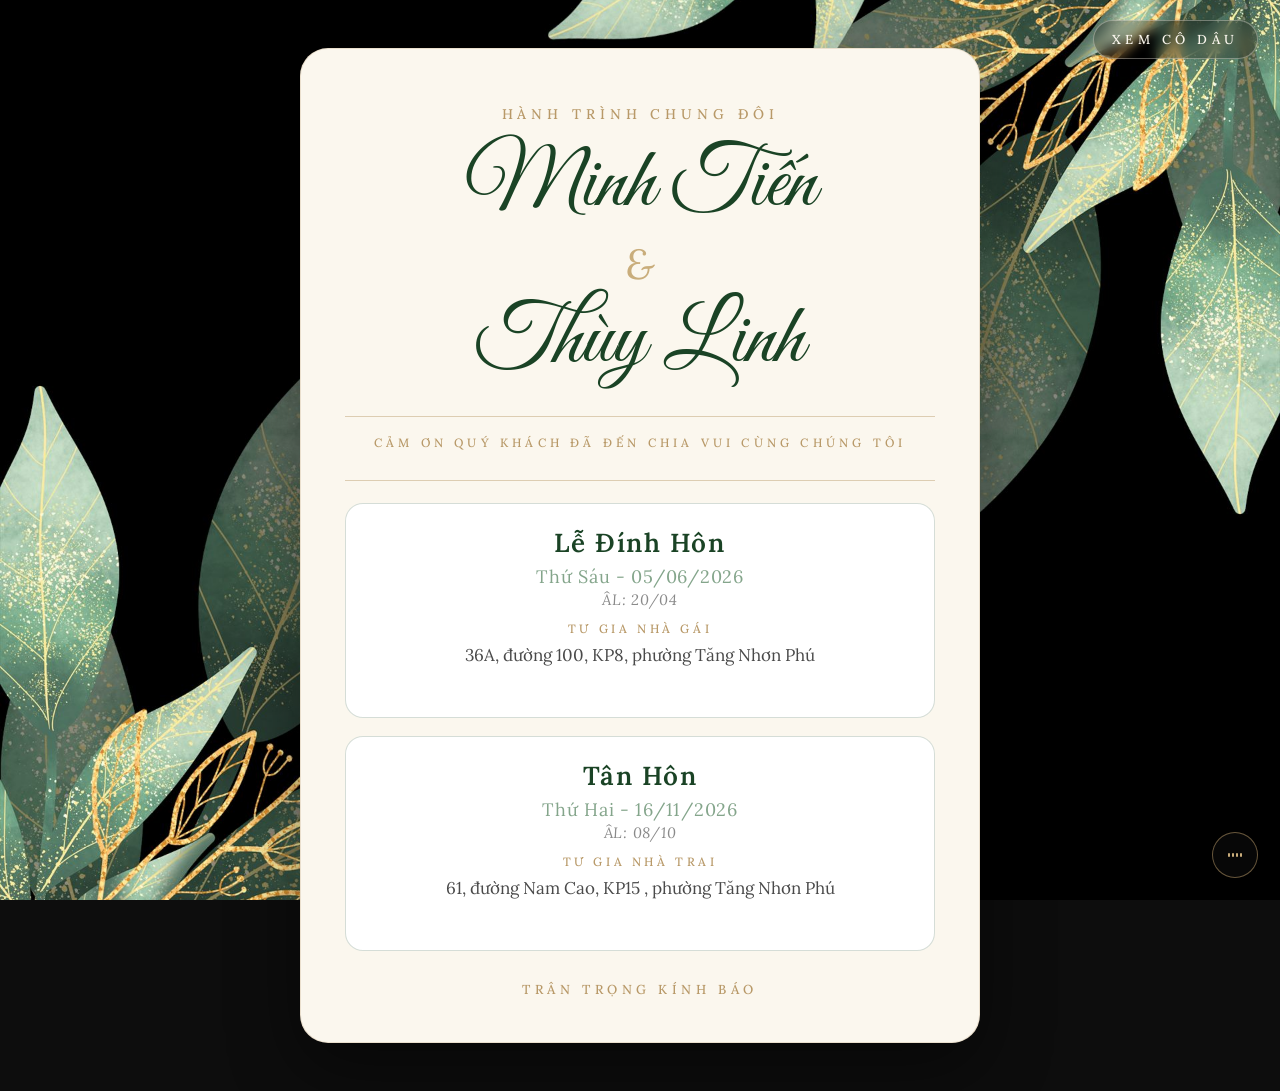
==== commit 9bee66d8: "update" ====
--- a/index.html
+++ b/index.html
@@ -13,13 +13,32 @@
 
 <body class="landing-body">
 
-    <!-- Dữ liệu dùng chung -->
+    <!-- =============================================================
+         Thứ tự script QUAN TRỌNG:
+            info.js          : dữ liệu chung
+            loader.js        : màn loading
+            bg-rotator.js    : ảnh nền xoay vòng
+            countdown.js     : block đếm ngược (phơi window.renderCountdown)
+            music.js         : audio + nút bật/tắt (capture-handler kick-start)
+            page-landing.js  : window.renderLandingPage()
+            page-detail.js   : window.renderDetailPage() — tải sẵn để SPA
+                               chuyển sang `thiep.html` không cần fetch script
+            transitions.js   : curtain fallback khi browser chưa hỗ trợ
+                               View Transitions (chỉ chạy lúc load đầu)
+            spa.js           : soft-navigation — phải đứng SAU music.js
+                               để click capture-handler của music.js (bật
+                               nhạc) đăng ký trước, vẫn chạy khi user click.
+         ============================================================= -->
     <script src="js/info.js"></script>
     <script src="js/loader.js"></script>
     <script src="js/bg-rotator.js"></script>
     <script src="js/countdown.js"></script>
     <script src="js/music.js"></script>
+    <script src="js/page-landing.js"></script>
+    <script src="js/page-detail.js"></script>
     <script src="js/transitions.js"></script>
+    <script src="js/spa.js"></script>
+
     <a href="#" class="side-switch" data-side-toggle aria-label="Chuyển phía hiển thị"></a>
 
     <main class="landing-card">
@@ -36,79 +55,6 @@
         <p class="landing-footer" data-bind="landing.footer"></p>
     </main>
 
-
-    <!-- =============================================================
-         SCRIPT: render danh sách sự kiện & bind label
-         ============================================================= -->
-    <script>
-        (function () {
-            const params = new URLSearchParams(location.search);
-            const byPath = (obj, path) =>
-                path.split(".").reduce((o, k) => (o == null ? undefined : o[k]), obj);
-            const defaultSide = info.defaultSide === "bride" ? "bride" : "groom";
-            const currentSide = params.get("side") === "bride"
-                ? "bride"
-                : (params.get("side") === "groom" ? "groom" : defaultSide);
-            const nextSide = currentSide === "groom" ? "bride" : "groom";
-            const getSideDetails = (event) =>
-                (event.detailsBySide && event.detailsBySide[currentSide]) || {};
-            const getEventValue = (event, key) => {
-                const sideDetails = getSideDetails(event);
-                return sideDetails[key] ?? event[key] ?? "";
-            };
-            const getEventName = (event) => {
-                const sideDetails = getSideDetails(event);
-                return sideDetails.name
-                    || (event.nameBySide && event.nameBySide[currentSide])
-                    || event.name
-                    || "";
-            };
-            const buildUrl = (path, updates = {}) => {
-                const nextParams = new URLSearchParams(location.search);
-                Object.entries(updates).forEach(([key, value]) => {
-                    if (value == null || value === "") nextParams.delete(key);
-                    else nextParams.set(key, value);
-                });
-                const query = nextParams.toString();
-                return query ? `${path}?${query}` : path;
-            };
-
-            document.title = info.pageTitle || document.title;
-
-            const switchLink = document.querySelector("[data-side-toggle]");
-            if (switchLink) {
-                switchLink.href = buildUrl("index.html", { side: nextSide, event: null });
-                switchLink.textContent = nextSide === "groom" ? "Xem chú rể" : "Xem cô dâu";
-                switchLink.title = currentSide === "groom"
-                    ? "Đang xem phía chú rể"
-                    : "Đang xem phía cô dâu";
-            }
-
-            /* Bind các text đơn */
-            document.querySelectorAll("[data-bind]").forEach((el) => {
-                const v = byPath(info, el.dataset.bind);
-                if (v !== undefined && v !== null) el.textContent = String(v);
-            });
-
-            /* Render danh sách event */
-            const list = document.querySelector("[data-event-list]");
-            if (list && Array.isArray(info.events)) {
-                list.innerHTML = info.events.map((ev, idx) => `
-                    <li class="event-card-wrap" style="animation-delay:${0.1 + idx * 0.08}s">
-                        <a class="event-card" href="${buildUrl("thiep.html", { event: ev.id, side: currentSide })}">
-                            <h2 class="event-name">${getEventName(ev)}</h2>
-                            <p class="event-date">${getEventValue(ev, "date")}</p>
-                            <p class="event-date-al">${getEventValue(ev, "date_al")}</p>
-                            <p class="event-venue">${getEventValue(ev, "venue")}</p>
-                            <p class="event-address">${getEventValue(ev, "address")}</p>
-                            <span class="event-cta">Xem thiệp &rarr;</span>
-                        </a>
-                    </li>
-                `).join("");
-            }
-        })();
-    </script>
-
 </body>
 
 </html>
--- a/css/styles.css
+++ b/css/styles.css
@@ -461,6 +461,39 @@
     text-transform: uppercase;
     color: var(--color-heading);
     line-height: 1.2;
+}
+
+.card--party .venue-lobby {
+    margin: 12px auto 0;
+    font-family: var(--font-serif);
+    font-weight: 500;
+    font-size: 12px;
+    letter-spacing: 0.34em;
+    text-transform: uppercase;
+    color: var(--color-gold);
+    text-align: center;
+    line-height: 1.4;
+    /* 2 đường gold mảnh ôm hai bên dòng sảnh, gợi cảm giác
+       thiệp gắn riềm vàng cao cấp. */
+    display: flex;
+    align-items: center;
+    justify-content: center;
+    gap: 14px;
+    max-width: 88%;
+}
+
+.card--party .venue-lobby::before,
+.card--party .venue-lobby::after {
+    content: "";
+    flex: 1 1 auto;
+    max-width: 56px;
+    height: 1px;
+    background: linear-gradient(
+        to right,
+        transparent 0%,
+        rgba(184, 153, 104, 0.55) 50%,
+        transparent 100%
+    );
 }
 
 .card--party .venue-address {
@@ -1097,6 +1130,23 @@
         font-size: 60px;
     }
 
+    .card--party .venue-name {
+        font-size: 26px;
+        letter-spacing: 0.12em;
+    }
+
+    .card--party .venue-lobby {
+        font-size: 11px;
+        letter-spacing: 0.26em;
+        gap: 10px;
+        max-width: 92%;
+    }
+
+    .card--party .venue-lobby::before,
+    .card--party .venue-lobby::after {
+        max-width: 36px;
+    }
+
     .landing-card {
         padding: 44px 26px 30px;
         border-radius: 22px;
